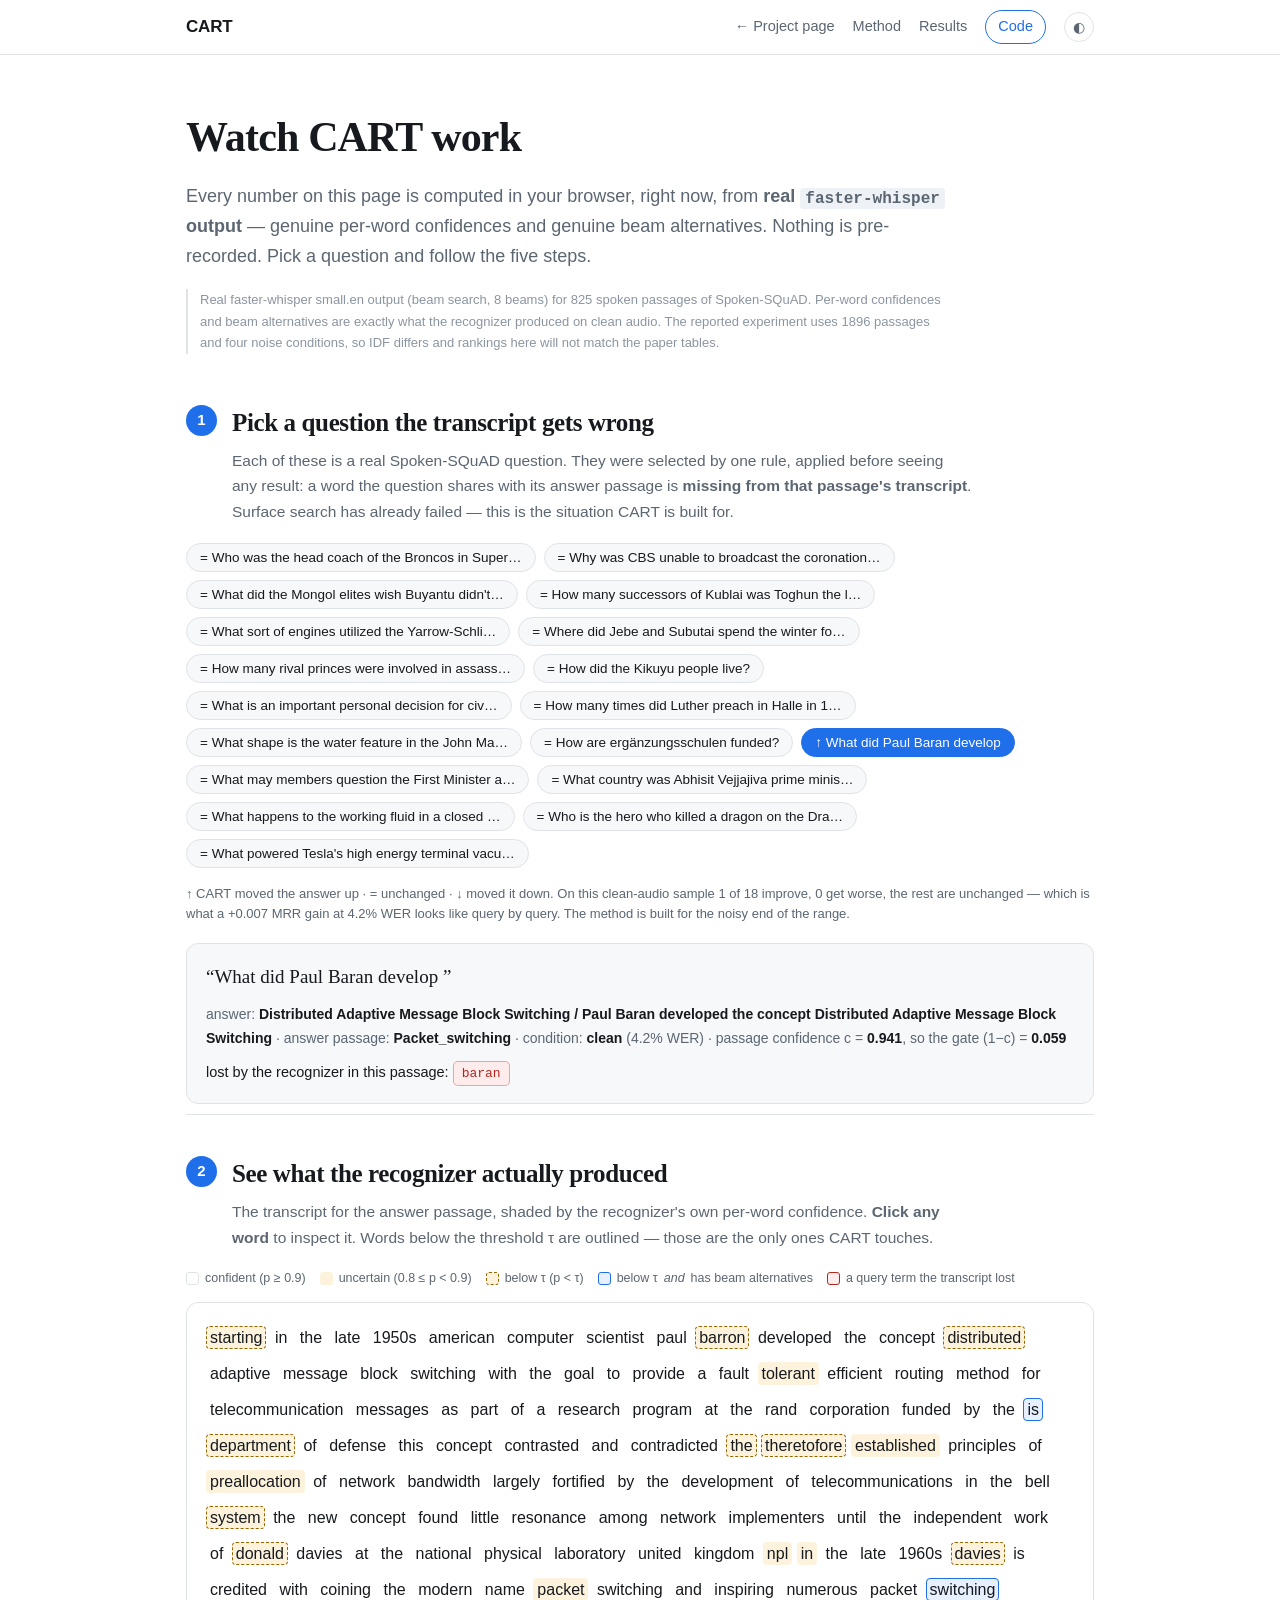
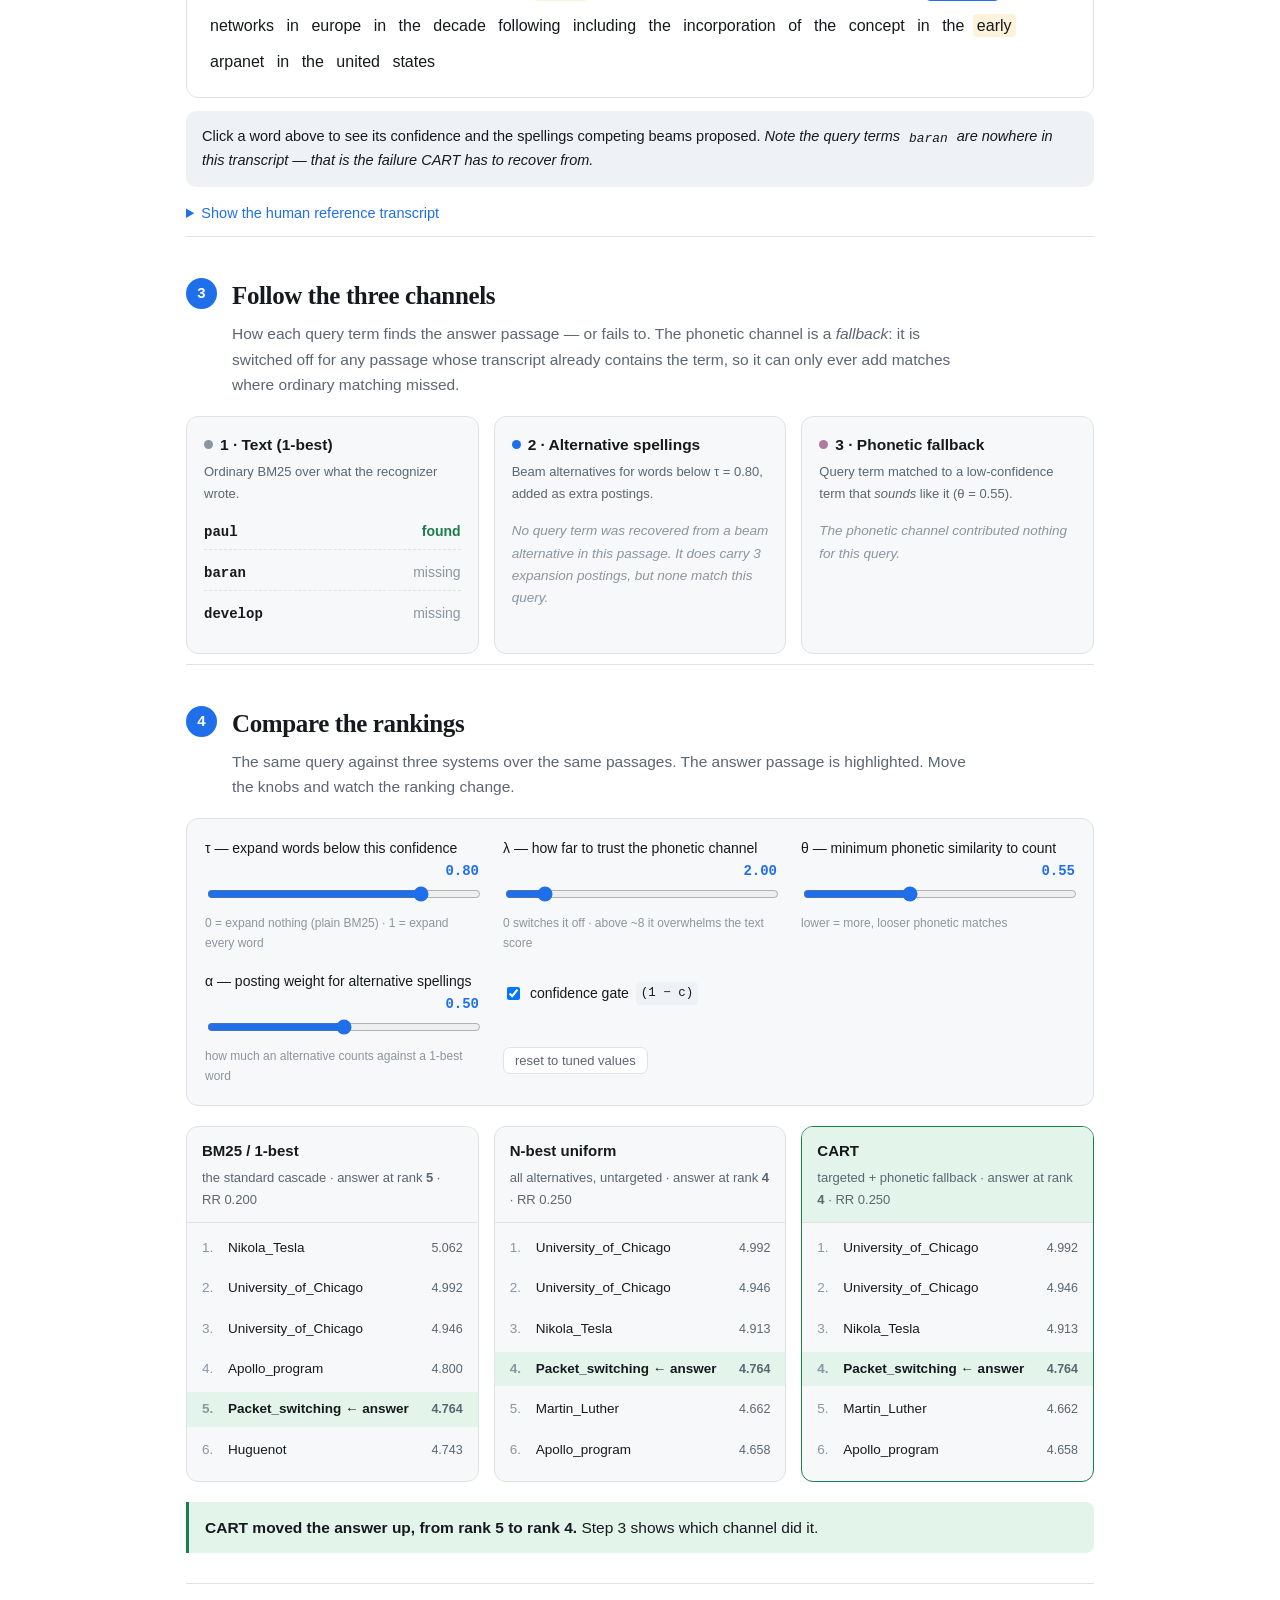
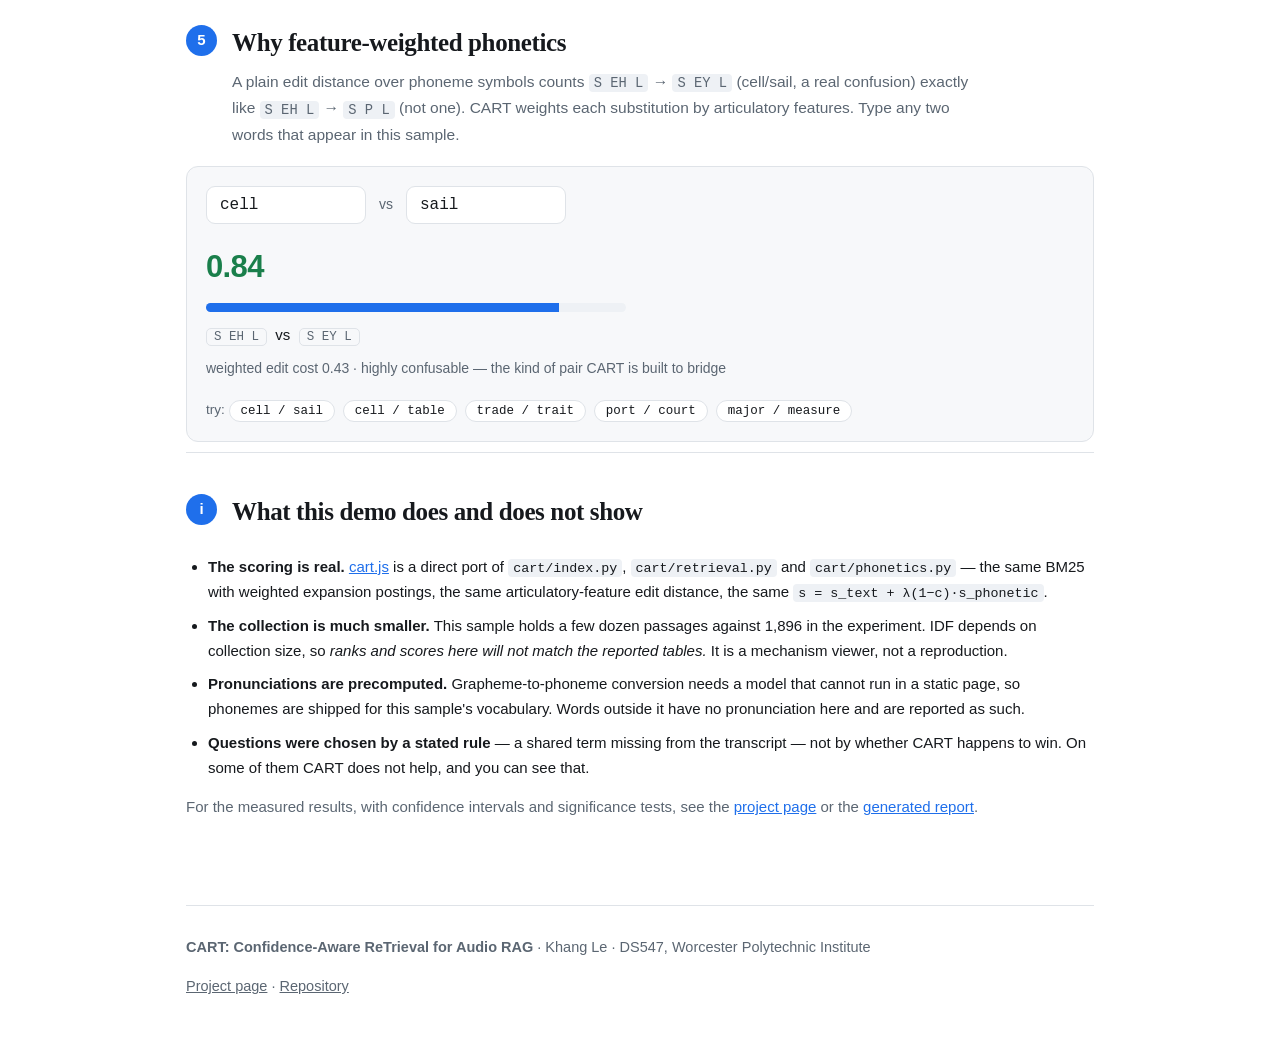
==== docs/demo.html @ 23120956 "Project page and interactive demo for GitHub Pages docs/index.html carries the full argument: motiva" ====
<!doctype html>
<html lang="en">
<head>
<meta charset="utf-8">
<meta name="viewport" content="width=device-width, initial-scale=1">
<title>CART — Interactive Demo</title>
<meta name="description" content="Walk through the CART retrieval pipeline on real speech-recognition output: confidence, beam alternatives, phonetic matching and live re-ranking.">
<link rel="stylesheet" href="style.css">
<link rel="stylesheet" href="demo.css">
<link rel="icon" href="data:image/svg+xml,<svg xmlns='http://www.w3.org/2000/svg' viewBox='0 0 16 16'><text y='13' font-size='13'>🔎</text></svg>">
</head>
<body>

<nav class="nav">
  <div class="nav-in">
    <span class="nav-brand">CART</span>
    <a href="index.html">← Project page</a>
    <a href="index.html#method">Method</a>
    <a href="index.html#results">Results</a>
    <a class="cta" href="https://github.com/Khangxlei/cart-audio-rag">Code</a>
    <button class="theme-btn" id="themeBtn" title="Toggle light / dark" aria-label="Toggle light or dark theme">◐</button>
  </div>
</nav>

<div class="wrap">

  <header class="demo-hero">
    <h1>Watch CART work</h1>
    <p class="lede">Every number on this page is computed in your browser, right now, from <strong>real <code>faster-whisper</code> output</strong> — genuine per-word confidences and genuine beam alternatives. Nothing is pre-recorded. Pick a question and follow the five steps.</p>
    <div id="provenance" class="prov"></div>
  </header>

  <div id="loading" class="loading">Loading recognizer output…</div>
  <div id="loadfail" class="note warn" hidden>
    <p><span class="lbl">Could not load <code>demo_data.json</code>.</span> If you opened this file directly from disk, the browser blocks the fetch. Serve the folder over HTTP instead — <code>python -m http.server</code> in <code>docs/</code> — or view the hosted copy.</p>
  </div>

  <main id="app" hidden>

    <!-- ===================== STEP 1 ===================== -->
    <section class="step">
      <div class="step-head"><span class="num">1</span>
        <div>
          <h2>Pick a question the transcript gets wrong</h2>
          <p class="sub">Each of these is a real Spoken-SQuAD question. They were selected by one rule, applied before seeing any result: a word the question shares with its answer passage is <strong>missing from that passage's transcript</strong>. Surface search has already failed — this is the situation CART is built for.</p>
        </div>
      </div>
      <div id="queryChips" class="chips"></div>
      <div id="queryCard" class="qcard"></div>
    </section>

    <!-- ===================== STEP 2 ===================== -->
    <section class="step">
      <div class="step-head"><span class="num">2</span>
        <div>
          <h2>See what the recognizer actually produced</h2>
          <p class="sub">The transcript for the answer passage, shaded by the recognizer's own per-word confidence. <strong>Click any word</strong> to inspect it. Words below the threshold τ are outlined — those are the only ones CART touches.</p>
        </div>
      </div>
      <div class="legendrow">
        <span class="lg"><i class="sw c-hi"></i>confident (p ≥ 0.9)</span>
        <span class="lg"><i class="sw c-md"></i>uncertain (0.8 ≤ p &lt; 0.9)</span>
        <span class="lg"><i class="sw c-lo"></i>below τ (p &lt; τ)</span>
        <span class="lg"><i class="sw c-alt"></i>below τ <em>and</em> has beam alternatives</span>
        <span class="lg"><i class="sw c-miss"></i>a query term the transcript lost</span>
      </div>
      <div id="transcript" class="transcript"></div>
      <div id="wordInfo" class="wordinfo">Click a word above to see its confidence and the spellings competing beams proposed.</div>
      <details class="goldbox">
        <summary>Show the human reference transcript</summary>
        <p id="goldText" class="goldtext"></p>
      </details>
    </section>

    <!-- ===================== STEP 3 ===================== -->
    <section class="step">
      <div class="step-head"><span class="num">3</span>
        <div>
          <h2>Follow the three channels</h2>
          <p class="sub">How each query term finds the answer passage — or fails to. The phonetic channel is a <em>fallback</em>: it is switched off for any passage whose transcript already contains the term, so it can only ever add matches where ordinary matching missed.</p>
        </div>
      </div>
      <div id="channels" class="channels"></div>
    </section>

    <!-- ===================== STEP 4 ===================== -->
    <section class="step">
      <div class="step-head"><span class="num">4</span>
        <div>
          <h2>Compare the rankings</h2>
          <p class="sub">The same query against three systems over the same passages. The answer passage is highlighted. Move the knobs and watch the ranking change.</p>
        </div>
      </div>

      <div class="knobs">
        <div class="knob">
          <label for="tau">τ &mdash; expand words below this confidence <output id="tauOut">0.80</output></label>
          <input type="range" id="tau" min="0" max="1" step="0.05" value="0.8">
          <span class="hint">0 = expand nothing (plain BM25) &middot; 1 = expand every word</span>
        </div>
        <div class="knob">
          <label for="lam">λ &mdash; how far to trust the phonetic channel <output id="lamOut">2.0</output></label>
          <input type="range" id="lam" min="0" max="16" step="0.25" value="2">
          <span class="hint">0 switches it off &middot; above ~8 it overwhelms the text score</span>
        </div>
        <div class="knob">
          <label for="theta">θ &mdash; minimum phonetic similarity to count <output id="thetaOut">0.55</output></label>
          <input type="range" id="theta" min="0.3" max="0.95" step="0.05" value="0.55">
          <span class="hint">lower = more, looser phonetic matches</span>
        </div>
        <div class="knob">
          <label for="alpha">α &mdash; posting weight for alternative spellings <output id="alphaOut">0.50</output></label>
          <input type="range" id="alpha" min="0" max="1" step="0.05" value="0.5">
          <span class="hint">how much an alternative counts against a 1-best word</span>
        </div>
        <div class="knobrow">
          <label class="chk"><input type="checkbox" id="gate" checked> confidence gate <code>(1 − c)</code></label>
          <button id="reset" class="minibtn">reset to tuned values</button>
        </div>
      </div>

      <div id="ranks" class="ranks"></div>
      <div id="rankNote" class="note" hidden></div>
    </section>

    <!-- ===================== STEP 5 ===================== -->
    <section class="step">
      <div class="step-head"><span class="num">5</span>
        <div>
          <h2>Why feature-weighted phonetics</h2>
          <p class="sub">A plain edit distance over phoneme symbols counts <code>S EH L</code> → <code>S EY L</code> (cell/sail, a real confusion) exactly like <code>S EH L</code> → <code>S P L</code> (not one). CART weights each substitution by articulatory features. Type any two words that appear in this sample.</p>
        </div>
      </div>
      <div class="playground">
        <div class="pgrow">
          <input type="text" id="wordA" value="cell" spellcheck="false" aria-label="first word">
          <span class="vs">vs</span>
          <input type="text" id="wordB" value="sail" spellcheck="false" aria-label="second word">
        </div>
        <div id="pgOut" class="pgout"></div>
        <div class="pgpairs">
          try: <button class="pill" data-a="cell" data-b="sail">cell / sail</button>
          <button class="pill" data-a="cell" data-b="table">cell / table</button>
          <button class="pill" data-a="trade" data-b="trait">trade / trait</button>
          <button class="pill" data-a="port" data-b="court">port / court</button>
          <button class="pill" data-a="major" data-b="measure">major / measure</button>
        </div>
      </div>
    </section>

    <section class="step">
      <div class="step-head"><span class="num">i</span>
        <div>
          <h2>What this demo does and does not show</h2>
        </div>
      </div>
      <ul class="caveats">
        <li><strong>The scoring is real.</strong> <a href="cart.js">cart.js</a> is a direct port of <code>cart/index.py</code>, <code>cart/retrieval.py</code> and <code>cart/phonetics.py</code> — the same BM25 with weighted expansion postings, the same articulatory-feature edit distance, the same <code>s = s_text + λ(1−c)·s_phonetic</code>.</li>
        <li><strong>The collection is much smaller.</strong> This sample holds a few dozen passages against 1,896 in the experiment. IDF depends on collection size, so <em>ranks and scores here will not match the reported tables.</em> It is a mechanism viewer, not a reproduction.</li>
        <li><strong>Pronunciations are precomputed.</strong> Grapheme-to-phoneme conversion needs a model that cannot run in a static page, so phonemes are shipped for this sample's vocabulary. Words outside it have no pronunciation here and are reported as such.</li>
        <li><strong>Questions were chosen by a stated rule</strong> — a shared term missing from the transcript — not by whether CART happens to win. On some of them CART does not help, and you can see that.</li>
      </ul>
      <p class="closing">For the measured results, with confidence intervals and significance tests, see the <a href="index.html#results">project page</a> or the <a href="https://github.com/Khangxlei/cart-audio-rag/blob/main/results/REPORT.md">generated report</a>.</p>
    </section>

  </main>

  <footer>
    <p><strong>CART: Confidence-Aware ReTrieval for Audio RAG</strong> &middot; Khang Le &middot; DS547, Worcester Polytechnic Institute</p>
    <p><a href="index.html">Project page</a> &middot; <a href="https://github.com/Khangxlei/cart-audio-rag">Repository</a></p>
  </footer>

</div>

<script src="cart.js"></script>
<script src="demo.js"></script>
<script>
(function () {
  var btn = document.getElementById('themeBtn'), root = document.documentElement;
  try { var s = localStorage.getItem('cart-theme'); if (s) root.setAttribute('data-theme', s); } catch (e) {}
  btn.addEventListener('click', function () {
    var cur = root.getAttribute('data-theme') ||
      (window.matchMedia('(prefers-color-scheme: dark)').matches ? 'dark' : 'light');
    var next = cur === 'dark' ? 'light' : 'dark';
    root.setAttribute('data-theme', next);
    try { localStorage.setItem('cart-theme', next); } catch (e) {}
  });
})();
</script>

</body>
</html>
---- docs/style.css ----
/* CART project page — dependency-free, themeable, print-friendly. */

:root {
  --bg: #ffffff;
  --bg-soft: #f7f8fa;
  --bg-inset: #eef1f5;
  --fg: #16191d;
  --fg-muted: #5b6672;
  --fg-faint: #8b95a1;
  --rule: #dfe3e8;
  --accent: #1f6feb;
  --accent-soft: #e7f0ff;
  --good: #1a7f4b;
  --good-soft: #e3f5ea;
  --warn: #9a6400;
  --warn-soft: #fdf3dd;
  --bad: #b3261e;
  --bad-soft: #fdeceb;
  --mono: ui-monospace, SFMono-Regular, "SF Mono", Menlo, Consolas, monospace;
  --sans: -apple-system, BlinkMacSystemFont, "Segoe UI", Inter, Roboto, Helvetica, Arial, sans-serif;
  --serif: Charter, "Iowan Old Style", "Palatino Linotype", Palatino, Georgia, serif;
  --maxw: 940px;
}

@media (prefers-color-scheme: dark) {
  :root:not([data-theme="light"]) {
    --bg: #0f1215;
    --bg-soft: #171b20;
    --bg-inset: #1e242b;
    --fg: #e8eaed;
    --fg-muted: #a3adb9;
    --fg-faint: #76818d;
    --rule: #2a3138;
    --accent: #6ba3ff;
    --accent-soft: #15243d;
    --good: #5bd48b;
    --good-soft: #10281b;
    --warn: #e0b35c;
    --warn-soft: #2a2213;
    --bad: #ff8178;
    --bad-soft: #2d1614;
  }
}

:root[data-theme="dark"] {
  --bg: #0f1215;
  --bg-soft: #171b20;
  --bg-inset: #1e242b;
  --fg: #e8eaed;
  --fg-muted: #a3adb9;
  --fg-faint: #76818d;
  --rule: #2a3138;
  --accent: #6ba3ff;
  --accent-soft: #15243d;
  --good: #5bd48b;
  --good-soft: #10281b;
  --warn: #e0b35c;
  --warn-soft: #2a2213;
  --bad: #ff8178;
  --bad-soft: #2d1614;
}

* { box-sizing: border-box; }

html { -webkit-text-size-adjust: 100%; }

body {
  margin: 0;
  background: var(--bg);
  color: var(--fg);
  font-family: var(--sans);
  font-size: 17px;
  line-height: 1.65;
  -webkit-font-smoothing: antialiased;
}

.wrap { max-width: var(--maxw); margin: 0 auto; padding: 0 16px; }

/* ---------- nav ---------- */
.nav {
  position: sticky; top: 0; z-index: 50;
  background: color-mix(in srgb, var(--bg) 88%, transparent);
  backdrop-filter: saturate(160%) blur(10px);
  border-bottom: 1px solid var(--rule);
}
.nav-in {
  max-width: var(--maxw); margin: 0 auto; padding: 10px 16px;
  display: flex; align-items: center; gap: 18px; flex-wrap: wrap;
}
.nav-brand { font-weight: 650; letter-spacing: -0.01em; margin-right: auto; }
.nav a { color: var(--fg-muted); text-decoration: none; font-size: 14.5px; }
.nav a:hover { color: var(--accent); }
.nav a.cta {
  color: var(--accent); border: 1px solid var(--accent);
  padding: 4px 12px; border-radius: 999px;
}
.nav a.cta:hover { background: var(--accent-soft); }

/* ---------- hero ---------- */
header.hero { padding: 64px 0 34px; text-align: center; border-bottom: 1px solid var(--rule); }
header.hero h1 {
  font-family: var(--serif);
  font-size: clamp(30px, 5.4vw, 50px);
  line-height: 1.1; margin: 0 0 6px; letter-spacing: -0.02em;
}
header.hero .sub {
  font-family: var(--serif); font-size: clamp(17px, 2.6vw, 22px);
  color: var(--fg-muted); margin: 0 auto 26px; max-width: 760px;
}
.byline { font-size: 16px; margin-bottom: 4px; }
.affil { color: var(--fg-muted); font-size: 14.5px; margin-bottom: 26px; }
.badges { display: flex; gap: 10px; justify-content: center; flex-wrap: wrap; }
.badge {
  display: inline-flex; align-items: center; gap: 7px;
  padding: 9px 17px; border-radius: 999px; text-decoration: none;
  font-size: 15px; font-weight: 550;
  border: 1px solid var(--rule); color: var(--fg); background: var(--bg-soft);
}
.badge:hover { border-color: var(--accent); color: var(--accent); }
.badge.primary { background: var(--accent); border-color: var(--accent); color: #fff; }
.badge.primary:hover { filter: brightness(1.08); color: #fff; }

/* ---------- headline stats ---------- */
.stats {
  display: grid; grid-template-columns: repeat(auto-fit, minmax(150px, 1fr));
  gap: 1px; background: var(--rule); border: 1px solid var(--rule);
  border-radius: 12px; overflow: hidden; margin: 34px 0;
}
.stat { background: var(--bg-soft); padding: 16px 18px; }
.stat .v { font-size: 25px; font-weight: 680; letter-spacing: -0.02em; font-variant-numeric: tabular-nums; }
.stat .k { font-size: 12.5px; color: var(--fg-muted); text-transform: uppercase; letter-spacing: 0.05em; margin-top: 3px; }
.stat.good .v { color: var(--good); }

/* ---------- sections ---------- */
section { padding: 46px 0 8px; }
section > h2 {
  font-family: var(--serif); font-size: 30px; letter-spacing: -0.015em;
  margin: 0 0 6px; scroll-margin-top: 70px;
}
.eyebrow {
  font-size: 12.5px; text-transform: uppercase; letter-spacing: 0.09em;
  color: var(--accent); font-weight: 650; margin-bottom: 7px;
}
h3 { font-size: 20px; margin: 30px 0 8px; letter-spacing: -0.01em; }
h4 { font-size: 16.5px; margin: 22px 0 6px; }
p { margin: 0 0 15px; }
a { color: var(--accent); }
ul, ol { margin: 0 0 15px; padding-left: 22px; }
li { margin-bottom: 6px; }
code {
  font-family: var(--mono); font-size: 0.89em;
  background: var(--bg-inset); padding: 1.5px 5px; border-radius: 4px;
}
pre {
  background: var(--bg-inset); border: 1px solid var(--rule); border-radius: 10px;
  padding: 14px 16px; overflow-x: auto; font-size: 14px; line-height: 1.55;
}
pre code { background: none; padding: 0; }

/* ---------- callouts ---------- */
.note {
  border-left: 3px solid var(--accent); background: var(--accent-soft);
  padding: 13px 16px; border-radius: 0 8px 8px 0; margin: 20px 0; font-size: 15.5px;
}
.note.warn { border-left-color: var(--warn); background: var(--warn-soft); }
.note.good { border-left-color: var(--good); background: var(--good-soft); }
.note p:last-child { margin-bottom: 0; }
.note .lbl { font-weight: 650; }

/* ---------- figures & tables ---------- */
figure { margin: 26px 0; }
figure img, figure svg { max-width: 100%; height: auto; display: block; margin: 0 auto; }
figure img {
  border: 1px solid var(--rule); border-radius: 10px; background: #fff;
}
figcaption { font-size: 14px; color: var(--fg-muted); margin-top: 10px; text-align: left; }

.scroller { overflow-x: auto; margin: 20px 0; -webkit-overflow-scrolling: touch; }
table { border-collapse: collapse; width: 100%; font-size: 14.5px; font-variant-numeric: tabular-nums; }
th, td { padding: 8px 11px; text-align: right; border-bottom: 1px solid var(--rule); white-space: nowrap; }
th:first-child, td:first-child { text-align: left; }
thead th {
  font-size: 12.5px; text-transform: uppercase; letter-spacing: 0.04em;
  color: var(--fg-muted); font-weight: 650; border-bottom: 1.5px solid var(--rule);
}
tbody tr.ours { background: var(--good-soft); }
tbody tr.ours td { font-weight: 620; }
tbody tr.bound td { color: var(--fg-muted); font-style: italic; }
td.best { color: var(--good); font-weight: 680; }
.sig { color: var(--fg-faint); font-weight: 400; }

/* ---------- misc ---------- */
.two-col { display: grid; grid-template-columns: 1fr 1fr; gap: 24px; }
@media (max-width: 720px) { .two-col { grid-template-columns: 1fr; } }

.kv { display: grid; grid-template-columns: max-content 1fr; gap: 4px 18px; font-size: 15px; }
.kv dt { color: var(--fg-muted); }
.kv dd { margin: 0; }

footer {
  margin-top: 60px; padding: 30px 0 50px;
  border-top: 1px solid var(--rule); color: var(--fg-muted); font-size: 14.5px;
}
footer a { color: var(--fg-muted); }

.theme-btn {
  background: none; border: 1px solid var(--rule); color: var(--fg-muted);
  border-radius: 999px; width: 30px; height: 30px; cursor: pointer; font-size: 14px;
  line-height: 1; display: inline-flex; align-items: center; justify-content: center;
}
.theme-btn:hover { border-color: var(--accent); color: var(--accent); }

/* chart helpers */
.chart text { font-family: var(--sans); fill: var(--fg-muted); }
.chart .axis { stroke: var(--rule); }
.chart .glabel { fill: var(--fg); font-weight: 600; }
---- docs/demo.css ----
/* demo.css — styles specific to the interactive demo. */

.demo-hero { padding: 48px 0 10px; }
.demo-hero h1 {
  font-family: var(--serif); font-size: clamp(28px, 5vw, 42px);
  margin: 0 0 10px; letter-spacing: -0.02em;
}
.lede { font-size: 18px; color: var(--fg-muted); max-width: 760px; }
.prov {
  font-size: 13px; color: var(--fg-faint); border-left: 2px solid var(--rule);
  padding-left: 12px; margin-top: 18px; max-width: 760px;
}

.loading { padding: 50px 0; color: var(--fg-muted); font-size: 16px; }

/* ---------------- steps ---------------- */
.step { padding: 38px 0 10px; border-top: 1px solid var(--rule); }
.step:first-of-type { border-top: none; }
.step-head { display: flex; gap: 15px; align-items: flex-start; margin-bottom: 18px; }
.step-head h2 { font-family: var(--serif); font-size: 25px; margin: 0 0 5px; letter-spacing: -0.015em; }
.step-head .sub { font-size: 15.5px; color: var(--fg-muted); margin: 0; max-width: 740px; }
.num {
  flex: 0 0 auto; width: 31px; height: 31px; border-radius: 50%;
  background: var(--accent); color: #fff; font-weight: 700; font-size: 15px;
  display: flex; align-items: center; justify-content: center; margin-top: 3px;
}

/* ---------------- query chips ---------------- */
.chips { display: flex; flex-wrap: wrap; gap: 8px; margin-bottom: 18px; }
.chip {
  border: 1px solid var(--rule); background: var(--bg-soft); color: var(--fg);
  border-radius: 999px; padding: 6px 13px; font-size: 13.5px; cursor: pointer;
  font-family: inherit; max-width: 100%; overflow: hidden; text-overflow: ellipsis;
  white-space: nowrap;
}
.chip:hover { border-color: var(--accent); color: var(--accent); }
.chip[aria-pressed="true"] { background: var(--accent); border-color: var(--accent); color: #fff; }

.qcard {
  border: 1px solid var(--rule); border-radius: 12px; padding: 17px 19px;
  background: var(--bg-soft);
}
.qcard .q { font-size: 19px; font-family: var(--serif); margin-bottom: 11px; }
.qcard .meta { font-size: 14px; color: var(--fg-muted); }
.qcard .meta b { color: var(--fg); }
.tagline { margin-top: 11px; font-size: 14.5px; }
.missing {
  display: inline-block; background: var(--bad-soft); color: var(--bad);
  border: 1px solid color-mix(in srgb, var(--bad) 35%, transparent);
  padding: 1px 8px; border-radius: 5px; font-family: var(--mono);
  font-size: 13px; margin-right: 5px;
}

/* ---------------- transcript ---------------- */
.legendrow { display: flex; flex-wrap: wrap; gap: 14px; margin-bottom: 13px; font-size: 12.5px; color: var(--fg-muted); }
.lg { display: inline-flex; align-items: center; gap: 6px; }
.sw { width: 13px; height: 13px; border-radius: 3px; display: inline-block; }
.c-hi { background: transparent; border: 1px solid var(--rule); }
.c-md { background: var(--warn-soft); }
.c-lo { background: var(--warn-soft); border: 1.5px dashed var(--warn); }
.c-alt { background: var(--accent-soft); border: 1.5px solid var(--accent); }
.c-miss { background: var(--bad-soft); border: 1.5px solid var(--bad); }

.transcript {
  border: 1px solid var(--rule); border-radius: 12px; padding: 17px 19px;
  line-height: 2.25; font-size: 16px; background: var(--bg);
}
.tw {
  padding: 2px 3px; border-radius: 4px; cursor: pointer; border: 1px solid transparent;
}
.tw:hover { background: var(--bg-inset); }
.tw.md { background: var(--warn-soft); }
.tw.lo { background: var(--warn-soft); border: 1.5px dashed var(--warn); }
.tw.alt { background: var(--accent-soft); border: 1.5px solid var(--accent); }
.tw.miss { background: var(--bad-soft); border: 1.5px solid var(--bad); font-weight: 650; }
.tw.sel { outline: 2px solid var(--accent); outline-offset: 1px; }

.wordinfo {
  margin-top: 13px; padding: 14px 16px; border-radius: 10px;
  background: var(--bg-inset); font-size: 14.5px; min-height: 52px;
}
.wordinfo .wtag { font-family: var(--mono); font-weight: 650; }
.wordinfo .alts { margin-top: 7px; }
.altpill {
  display: inline-block; background: var(--accent-soft); color: var(--accent);
  border: 1px solid var(--accent); border-radius: 5px; padding: 1px 8px;
  font-family: var(--mono); font-size: 13px; margin: 2px 4px 2px 0;
}
.phonepill {
  font-family: var(--mono); font-size: 12.5px; color: var(--fg-muted);
  background: var(--bg-soft); border: 1px solid var(--rule);
  border-radius: 5px; padding: 1px 7px;
}

.goldbox { margin-top: 15px; font-size: 14.5px; }
.goldbox summary { cursor: pointer; color: var(--accent); }
.goldtext {
  margin-top: 10px; padding: 14px 16px; border-radius: 10px;
  background: var(--bg-soft); border: 1px solid var(--rule);
  font-size: 15px; line-height: 1.75;
}

/* ---------------- channels ---------------- */
.channels { display: grid; grid-template-columns: repeat(auto-fit, minmax(260px, 1fr)); gap: 15px; }
.ch {
  border: 1px solid var(--rule); border-radius: 12px; padding: 15px 17px;
  background: var(--bg-soft);
}
.ch h4 { margin: 0 0 4px; font-size: 15.5px; display: flex; align-items: center; gap: 7px; }
.ch .dot { width: 9px; height: 9px; border-radius: 50%; display: inline-block; }
.ch .d1 { background: var(--fg-faint); }
.ch .d2 { background: var(--accent); }
.ch .d3 { background: #b07aa1; }
.ch .cdesc { font-size: 13px; color: var(--fg-muted); margin: 0 0 11px; }
.ch ul { margin: 0; padding-left: 0; list-style: none; font-size: 14px; }
.ch li { padding: 5px 0; border-bottom: 1px dashed var(--rule); }
.ch li:last-child { border-bottom: none; }
.ch .none { color: var(--fg-faint); font-style: italic; font-size: 13.5px; }
.term { font-family: var(--mono); font-weight: 600; }
.num-r { float: right; font-variant-numeric: tabular-nums; color: var(--fg-muted); }
.hit { color: var(--good); font-weight: 650; }
.nohit { color: var(--fg-faint); }

/* ---------------- knobs ---------------- */
.knobs {
  display: grid; grid-template-columns: repeat(auto-fit, minmax(270px, 1fr));
  gap: 16px 24px; padding: 18px; border: 1px solid var(--rule);
  border-radius: 12px; background: var(--bg-soft); margin-bottom: 20px;
}
.knob label { display: block; font-size: 14px; margin-bottom: 7px; }
.knob output { font-family: var(--mono); font-weight: 650; color: var(--accent); float: right; }
.knob input[type="range"] { width: 100%; accent-color: var(--accent); }
.knob .hint { font-size: 12px; color: var(--fg-faint); display: block; margin-top: 3px; }
.knobrow { display: flex; align-items: center; gap: 18px; flex-wrap: wrap; }
.chk { font-size: 14px; display: inline-flex; align-items: center; gap: 7px; }
.minibtn {
  font-family: inherit; font-size: 13px; cursor: pointer; color: var(--fg-muted);
  background: var(--bg); border: 1px solid var(--rule); border-radius: 7px; padding: 5px 11px;
}
.minibtn:hover { border-color: var(--accent); color: var(--accent); }

/* ---------------- rankings ---------------- */
.ranks { display: grid; grid-template-columns: repeat(auto-fit, minmax(265px, 1fr)); gap: 15px; }
.rank {
  border: 1px solid var(--rule); border-radius: 12px; overflow: hidden;
  background: var(--bg-soft); display: flex; flex-direction: column;
}
.rank.ours { border-color: var(--good); }
.rank .rhead { padding: 12px 15px; border-bottom: 1px solid var(--rule); }
.rank .rhead h4 { margin: 0; font-size: 15px; }
.rank .rhead .gold {
  font-size: 13px; margin-top: 4px; color: var(--fg-muted);
}
.rank .rhead .gold b { font-variant-numeric: tabular-nums; }
.rank.ours .rhead { background: var(--good-soft); }
.rank ol { margin: 0; padding: 8px 0; list-style: none; flex: 1; }
.rank li {
  display: flex; gap: 9px; padding: 6px 15px; font-size: 13.5px; align-items: baseline;
}
.rank li.isgold { background: var(--good-soft); font-weight: 620; }
.rank li .pos { color: var(--fg-faint); font-variant-numeric: tabular-nums; min-width: 17px; }
.rank li .ttl { flex: 1; overflow: hidden; text-overflow: ellipsis; white-space: nowrap; }
.rank li .sc { font-variant-numeric: tabular-nums; color: var(--fg-muted); font-size: 12.5px; }
.bar { height: 3px; background: var(--accent); border-radius: 2px; margin-top: 3px; }

/* ---------------- playground ---------------- */
.playground {
  border: 1px solid var(--rule); border-radius: 12px; padding: 19px;
  background: var(--bg-soft);
}
.pgrow { display: flex; align-items: center; gap: 13px; flex-wrap: wrap; }
.pgrow input {
  font-family: var(--mono); font-size: 16px; padding: 9px 13px;
  border: 1px solid var(--rule); border-radius: 9px;
  background: var(--bg); color: var(--fg); width: 160px;
}
.pgrow input:focus { outline: 2px solid var(--accent); outline-offset: 0; border-color: var(--accent); }
.vs { color: var(--fg-muted); font-size: 14px; }
.pgout { margin-top: 17px; font-size: 15px; }
.pgout .big {
  font-size: 31px; font-weight: 700; font-variant-numeric: tabular-nums;
  letter-spacing: -0.02em;
}
.pgout .verdict { font-size: 14px; color: var(--fg-muted); }
.simbar {
  height: 9px; background: var(--bg-inset); border-radius: 5px;
  overflow: hidden; margin: 11px 0; max-width: 420px;
}
.simbar i { display: block; height: 100%; background: var(--accent); }
.pgpairs { margin-top: 17px; font-size: 13.5px; color: var(--fg-muted); }
.pill {
  font-family: var(--mono); font-size: 12.5px; cursor: pointer;
  background: var(--bg); color: var(--fg); border: 1px solid var(--rule);
  border-radius: 999px; padding: 3px 11px; margin: 3px 4px 0 0;
}
.pill:hover { border-color: var(--accent); color: var(--accent); }

/* ---------------- caveats ---------------- */
.caveats { font-size: 15px; }
.caveats li { margin-bottom: 9px; }
.closing { font-size: 15px; color: var(--fg-muted); }

@media (max-width: 560px) {
  .transcript { line-height: 2.1; font-size: 15px; }
  .step-head { gap: 11px; }
}

.chiplegend {
  flex-basis: 100%; font-size: 13px; color: var(--fg-muted);
  margin: 8px 0 0; line-height: 1.6;
}
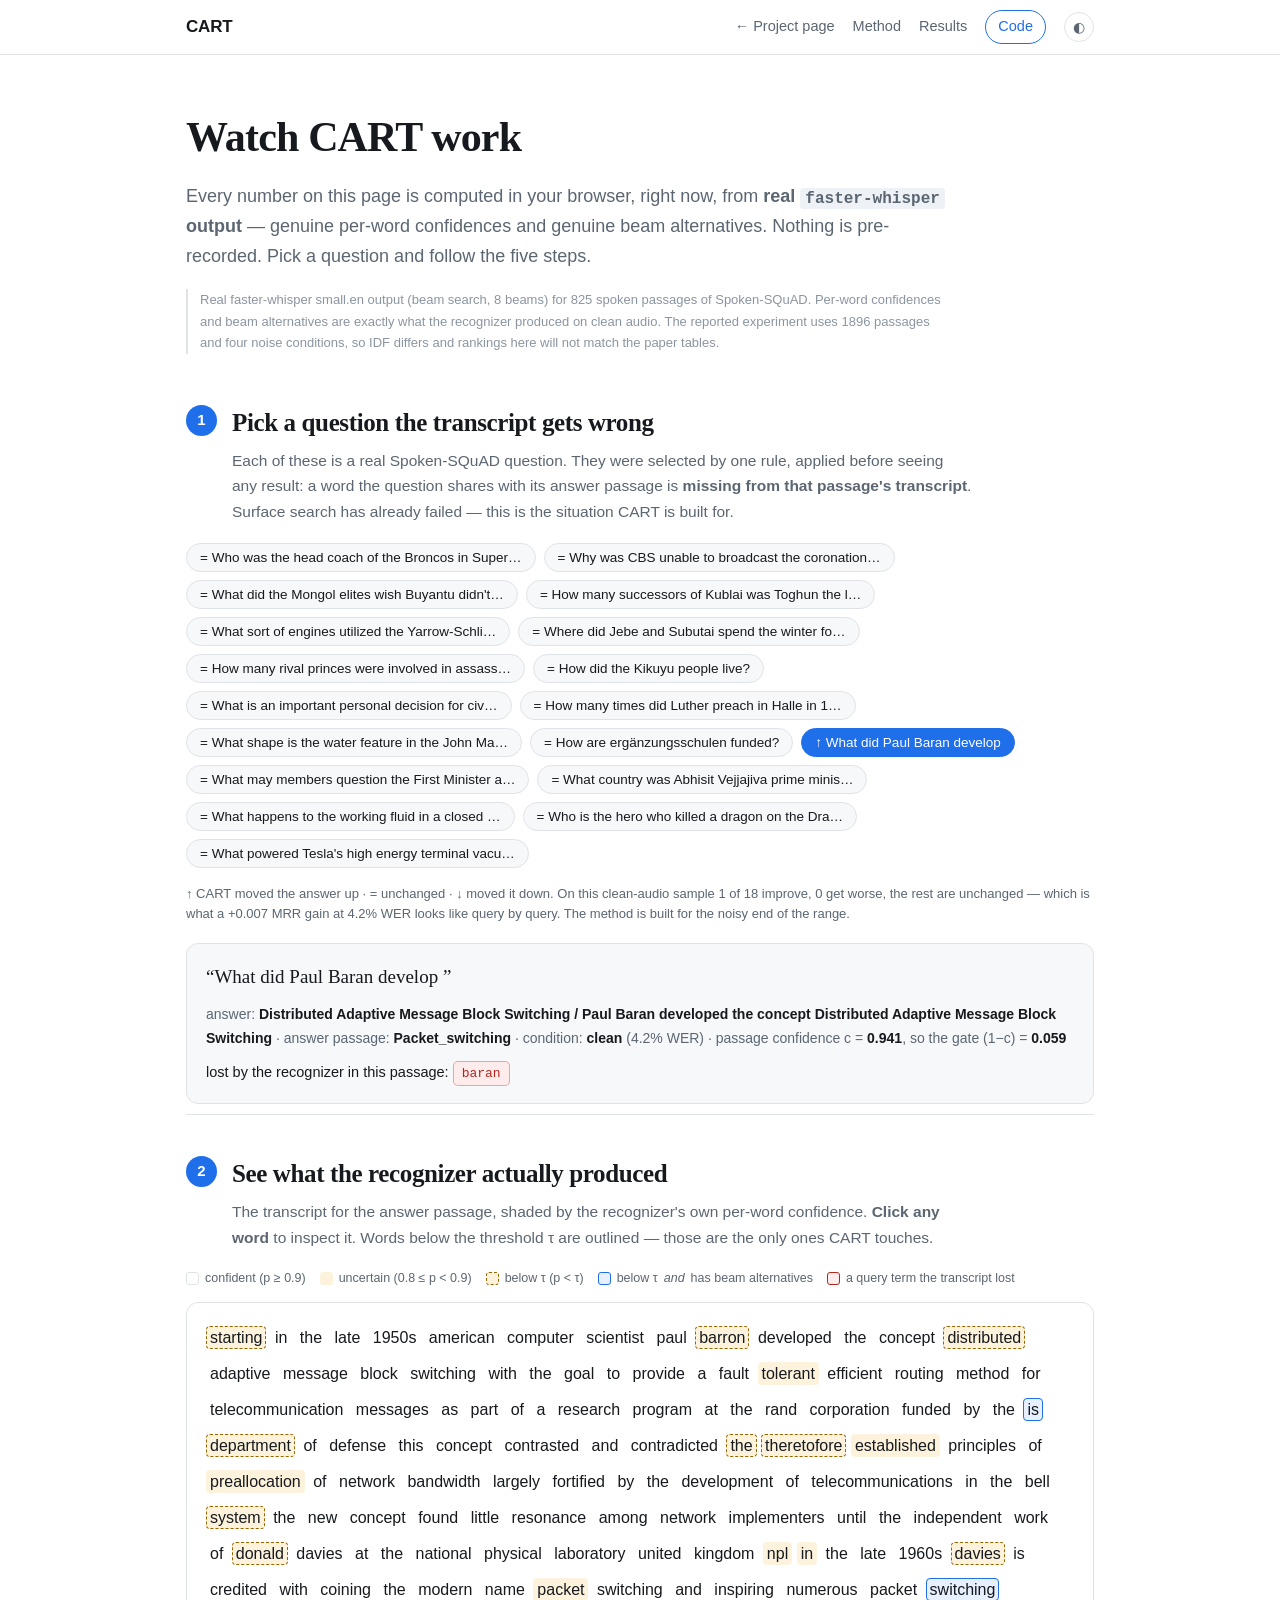
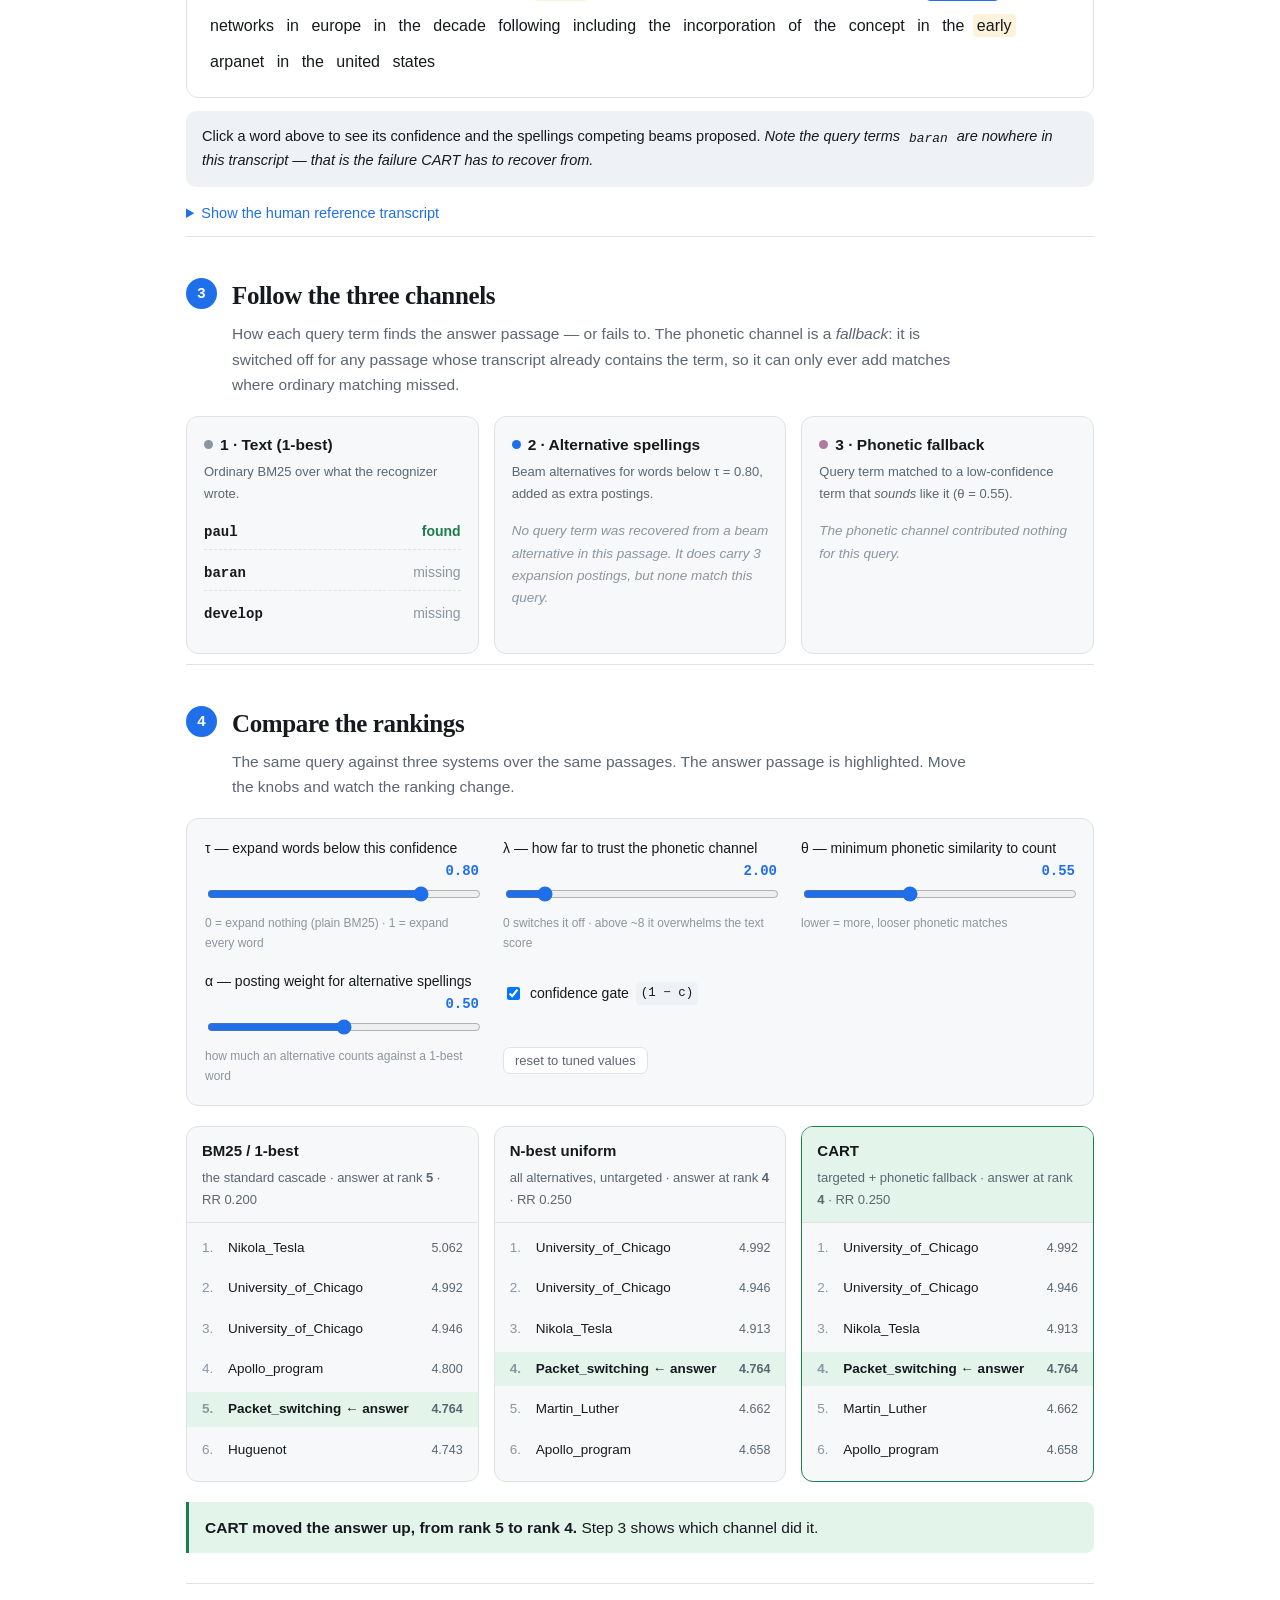
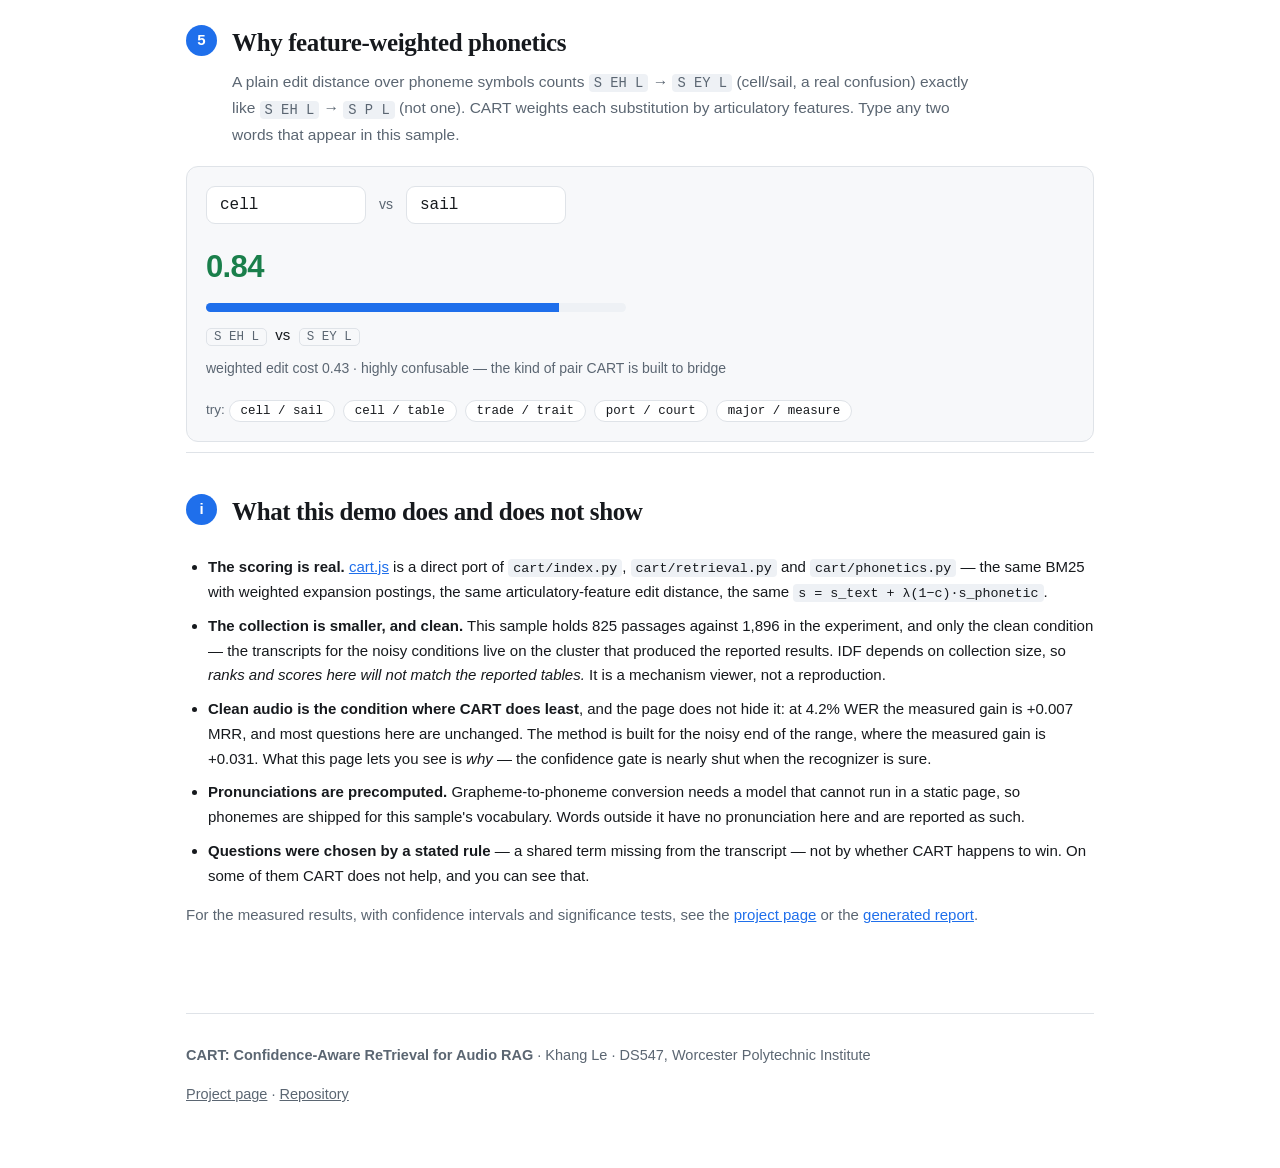
==== commit 6e243875: "Demo GIF, decision record, and a data exporter for the noisy conditions docs/assets/demo.gif walks t" ====
--- a/docs/demo.html
+++ b/docs/demo.html
@@ -156,7 +156,8 @@
       </div>
       <ul class="caveats">
         <li><strong>The scoring is real.</strong> <a href="cart.js">cart.js</a> is a direct port of <code>cart/index.py</code>, <code>cart/retrieval.py</code> and <code>cart/phonetics.py</code> — the same BM25 with weighted expansion postings, the same articulatory-feature edit distance, the same <code>s = s_text + λ(1−c)·s_phonetic</code>.</li>
-        <li><strong>The collection is much smaller.</strong> This sample holds a few dozen passages against 1,896 in the experiment. IDF depends on collection size, so <em>ranks and scores here will not match the reported tables.</em> It is a mechanism viewer, not a reproduction.</li>
+        <li><strong>The collection is smaller, and clean.</strong> This sample holds 825 passages against 1,896 in the experiment, and only the clean condition — the transcripts for the noisy conditions live on the cluster that produced the reported results. IDF depends on collection size, so <em>ranks and scores here will not match the reported tables.</em> It is a mechanism viewer, not a reproduction.</li>
+        <li><strong>Clean audio is the condition where CART does least</strong>, and the page does not hide it: at 4.2% WER the measured gain is +0.007 MRR, and most questions here are unchanged. The method is built for the noisy end of the range, where the measured gain is +0.031. What this page lets you see is <em>why</em> — the confidence gate is nearly shut when the recognizer is sure.</li>
         <li><strong>Pronunciations are precomputed.</strong> Grapheme-to-phoneme conversion needs a model that cannot run in a static page, so phonemes are shipped for this sample's vocabulary. Words outside it have no pronunciation here and are reported as such.</li>
         <li><strong>Questions were chosen by a stated rule</strong> — a shared term missing from the transcript — not by whether CART happens to win. On some of them CART does not help, and you can see that.</li>
       </ul>
--- a/docs/style.css
+++ b/docs/style.css
@@ -214,3 +214,13 @@
 .chart text { font-family: var(--sans); fill: var(--fg-muted); }
 .chart .axis { stroke: var(--rule); }
 .chart .glabel { fill: var(--fg); font-weight: 600; }
+
+/* diagram boxes: fills must follow the theme, or light-filled boxes keep
+   light-coloured labels in dark mode and the text disappears */
+.chart .bx { stroke-width: 1.5; }
+.chart .bx-plain { fill: none; stroke: var(--rule); }
+.chart .bx-dash { fill: none; stroke: var(--rule); stroke-dasharray: 4 3; }
+.chart .bx-soft { fill: var(--bg-inset); stroke: var(--rule); }
+.chart .bx-acc { fill: var(--accent-soft); stroke: var(--accent); }
+.chart .bx-good { fill: var(--good-soft); stroke: var(--good); }
+.chart .eyebrow-svg { fill: var(--accent); }
--- a/docs/demo.css
+++ b/docs/demo.css
@@ -209,3 +209,9 @@
   flex-basis: 100%; font-size: 13px; color: var(--fg-muted);
   margin: 8px 0 0; line-height: 1.6;
 }
+
+.condpick {
+  display: flex; align-items: center; gap: 8px; flex-wrap: wrap;
+  margin-bottom: 14px; font-size: 13.5px; color: var(--fg-muted);
+}
+.chip.cond { font-family: var(--mono); font-size: 12.5px; }
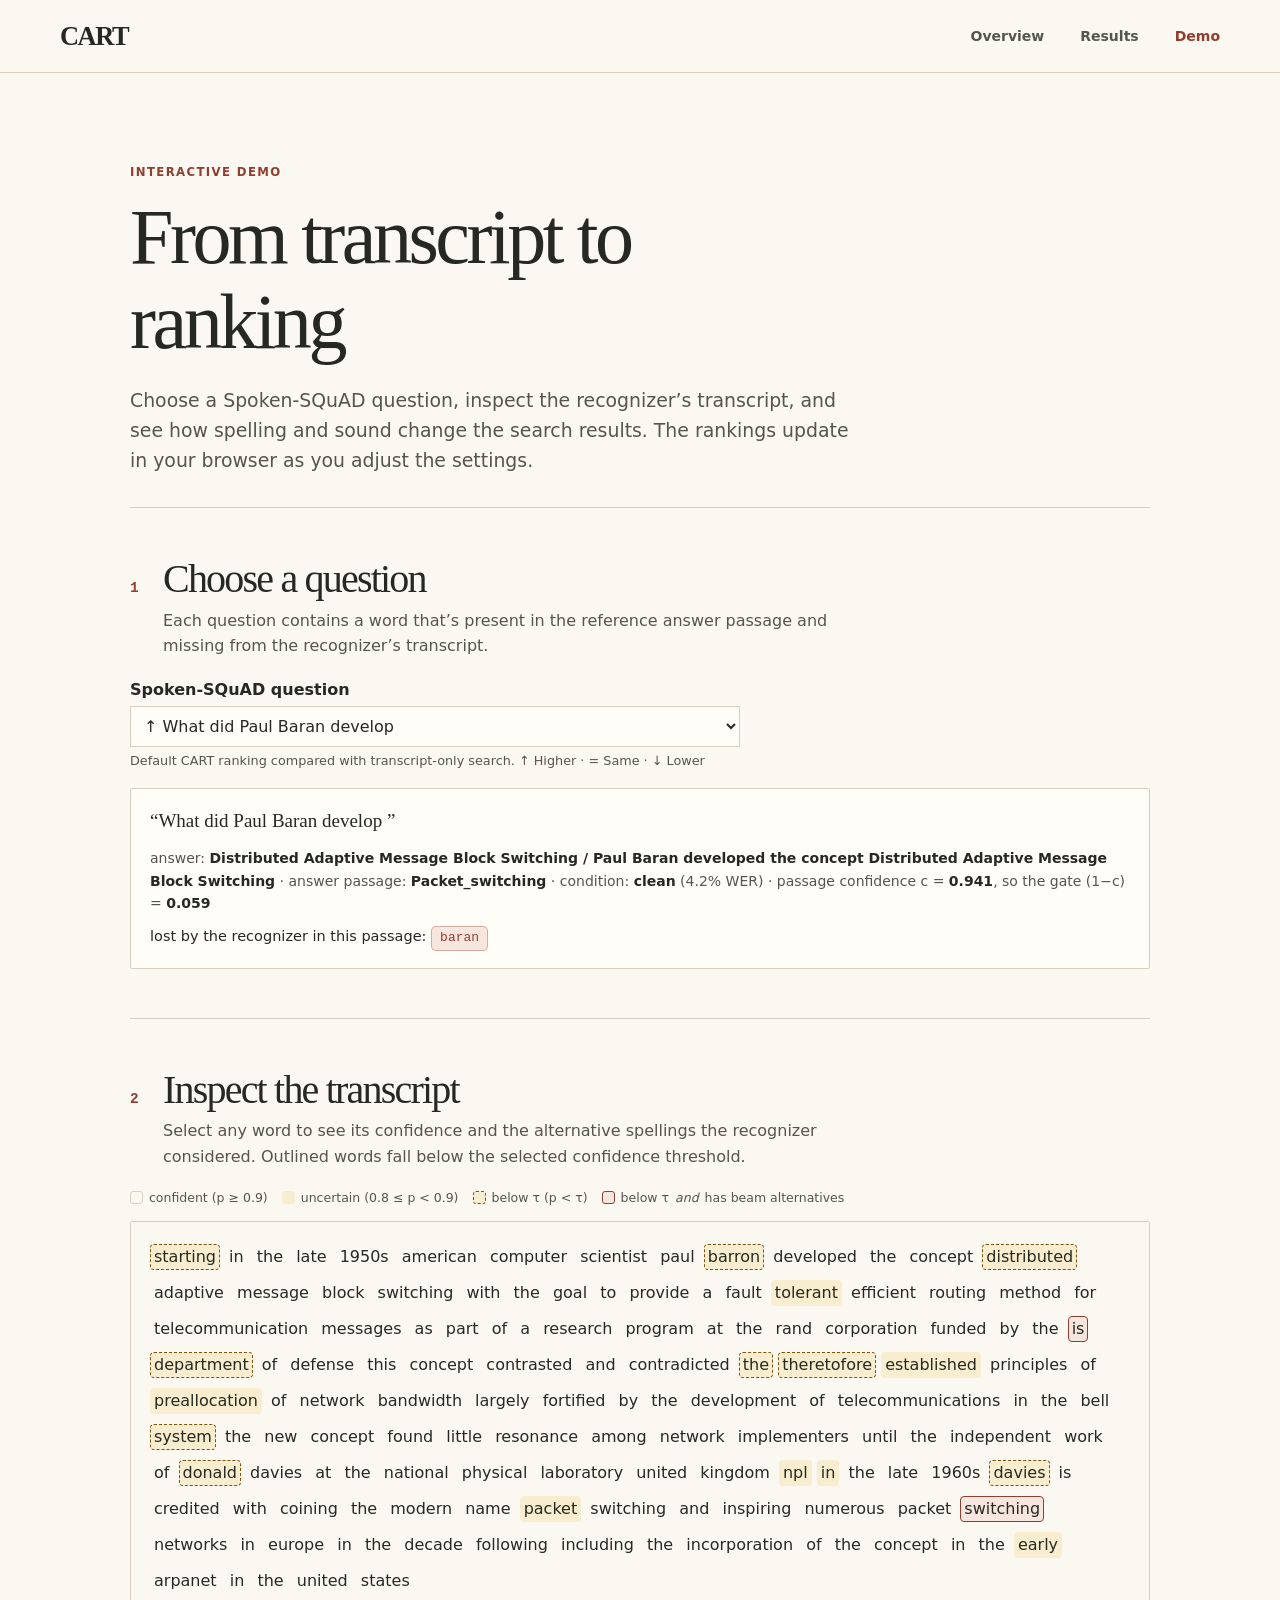
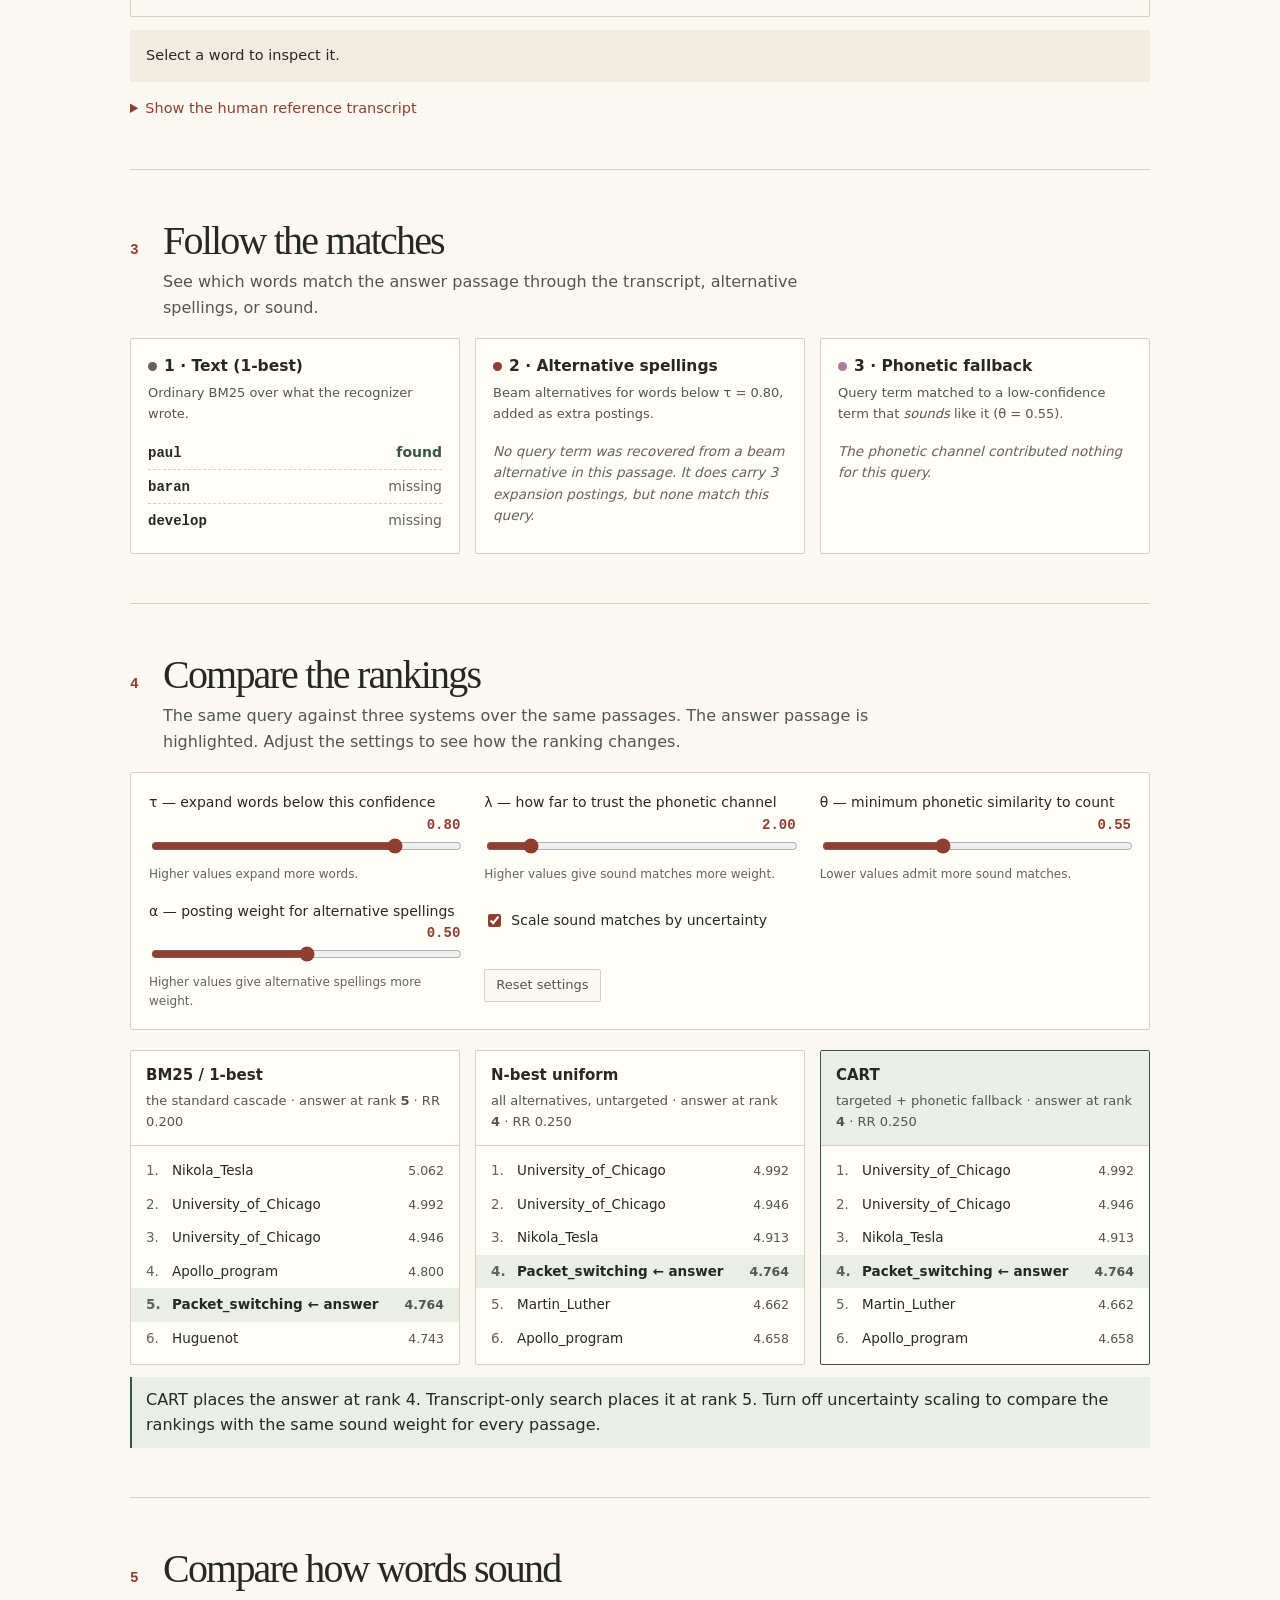
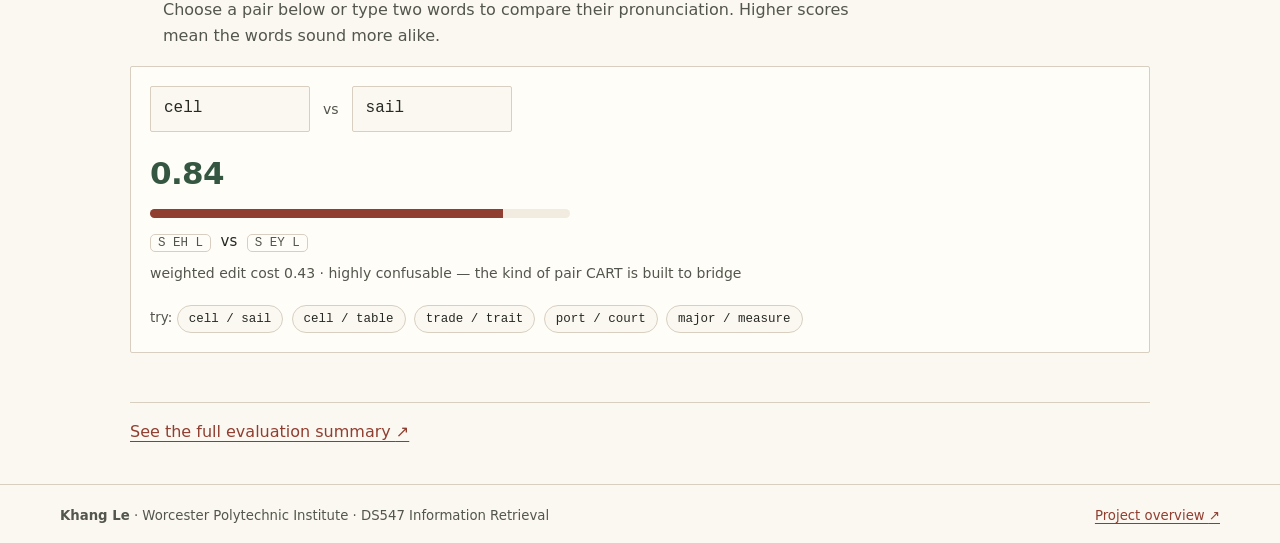
==== commit e5204781: "Redesign CART website and simplify the demo walkthrough" ====
--- a/docs/demo.html
+++ b/docs/demo.html
@@ -1,60 +1,57 @@
 <!doctype html>
 <html lang="en">
 <head>
-<meta charset="utf-8">
-<meta name="viewport" content="width=device-width, initial-scale=1">
-<title>CART — Interactive Demo</title>
-<meta name="description" content="Walk through the CART retrieval pipeline on real speech-recognition output: confidence, beam alternatives, phonetic matching and live re-ranking.">
-<link rel="stylesheet" href="style.css">
-<link rel="stylesheet" href="demo.css">
-<link rel="icon" href="data:image/svg+xml,<svg xmlns='http://www.w3.org/2000/svg' viewBox='0 0 16 16'><text y='13' font-size='13'>🔎</text></svg>">
+  <meta charset="utf-8">
+  <meta name="viewport" content="width=device-width, initial-scale=1">
+  <title>CART — Interactive Demo</title>
+  <meta name="description" content="Inspect speech recognition confidence, follow CART’s matches, and re-rank spoken passages in your browser.">
+  <link rel="stylesheet" href="style.css">
+  <link rel="stylesheet" href="demo.css">
 </head>
 <body>
-
-<nav class="nav">
-  <div class="nav-in">
-    <span class="nav-brand">CART</span>
-    <a href="index.html">← Project page</a>
-    <a href="index.html#method">Method</a>
-    <a href="index.html#results">Results</a>
-    <a class="cta" href="https://github.com/Khangxlei/cart-audio-rag">Code</a>
-    <button class="theme-btn" id="themeBtn" title="Toggle light / dark" aria-label="Toggle light or dark theme">◐</button>
-  </div>
-</nav>
-
-<div class="wrap">
-
-  <header class="demo-hero">
-    <h1>Watch CART work</h1>
-    <p class="lede">Every number on this page is computed in your browser, right now, from <strong>real <code>faster-whisper</code> output</strong> — genuine per-word confidences and genuine beam alternatives. Nothing is pre-recorded. Pick a question and follow the five steps.</p>
-    <div id="provenance" class="prov"></div>
+  <header class="site-header">
+    <nav class="wrap site-nav" aria-label="Main navigation">
+      <a class="brand" href="./">CART</a>
+      <div class="nav-links">
+        <a href="./">Overview</a>
+        <a href="./#results">Results</a>
+        <a class="nav-demo" href="demo.html" aria-current="page">Demo</a>
+      </div>
+    </nav>
   </header>
 
-  <div id="loading" class="loading">Loading recognizer output…</div>
-  <div id="loadfail" class="note warn" hidden>
-    <p><span class="lbl">Could not load <code>demo_data.json</code>.</span> If you opened this file directly from disk, the browser blocks the fetch. Serve the folder over HTTP instead — <code>python -m http.server</code> in <code>docs/</code> — or view the hosted copy.</p>
-  </div>
+  <div class="wrap demo-wrap">
+    <header class="demo-hero">
+      <p class="eyebrow">Interactive demo</p>
+      <h1>From transcript to ranking</h1>
+      <p class="lead">Choose a Spoken-SQuAD question, inspect the recognizer’s transcript, and see how spelling and sound change the search results. The rankings update in your browser as you adjust the settings.</p>
+    </header>
+
+    <p id="loading" class="loading" role="status">Loading transcripts…</p>
+    <div id="loadfail" class="note warn" role="alert" hidden>
+      <p>The transcripts couldn’t load. Refresh the page to try again.</p>
+    </div>
 
   <main id="app" hidden>
-
-    <!-- ===================== STEP 1 ===================== -->
     <section class="step">
       <div class="step-head"><span class="num">1</span>
         <div>
-          <h2>Pick a question the transcript gets wrong</h2>
-          <p class="sub">Each of these is a real Spoken-SQuAD question. They were selected by one rule, applied before seeing any result: a word the question shares with its answer passage is <strong>missing from that passage's transcript</strong>. Surface search has already failed — this is the situation CART is built for.</p>
+          <h2>Choose a question</h2>
+          <p class="sub">Each question contains a word that’s present in the reference answer passage and missing from the recognizer’s transcript.</p>
         </div>
       </div>
-      <div id="queryChips" class="chips"></div>
+      <div id="queryControls" class="query-controls">
+        <label for="querySelect">Spoken-SQuAD question</label>
+        <select id="querySelect"></select>
+        <p class="hint">Default CART ranking compared with transcript-only search. ↑ Higher · = Same · ↓ Lower</p>
+      </div>
       <div id="queryCard" class="qcard"></div>
     </section>
-
-    <!-- ===================== STEP 2 ===================== -->
     <section class="step">
       <div class="step-head"><span class="num">2</span>
         <div>
-          <h2>See what the recognizer actually produced</h2>
-          <p class="sub">The transcript for the answer passage, shaded by the recognizer's own per-word confidence. <strong>Click any word</strong> to inspect it. Words below the threshold τ are outlined — those are the only ones CART touches.</p>
+          <h2>Inspect the transcript</h2>
+          <p class="sub">Select any word to see its confidence and the alternative spellings the recognizer considered. Outlined words fall below the selected confidence threshold.</p>
         </div>
       </div>
       <div class="legendrow">
@@ -62,33 +59,28 @@
         <span class="lg"><i class="sw c-md"></i>uncertain (0.8 ≤ p &lt; 0.9)</span>
         <span class="lg"><i class="sw c-lo"></i>below τ (p &lt; τ)</span>
         <span class="lg"><i class="sw c-alt"></i>below τ <em>and</em> has beam alternatives</span>
-        <span class="lg"><i class="sw c-miss"></i>a query term the transcript lost</span>
       </div>
       <div id="transcript" class="transcript"></div>
-      <div id="wordInfo" class="wordinfo">Click a word above to see its confidence and the spellings competing beams proposed.</div>
+      <div id="wordInfo" class="wordinfo" aria-live="polite">Select a word to inspect it.</div>
       <details class="goldbox">
         <summary>Show the human reference transcript</summary>
         <p id="goldText" class="goldtext"></p>
       </details>
     </section>
-
-    <!-- ===================== STEP 3 ===================== -->
     <section class="step">
       <div class="step-head"><span class="num">3</span>
         <div>
-          <h2>Follow the three channels</h2>
-          <p class="sub">How each query term finds the answer passage — or fails to. The phonetic channel is a <em>fallback</em>: it is switched off for any passage whose transcript already contains the term, so it can only ever add matches where ordinary matching missed.</p>
+          <h2>Follow the matches</h2>
+          <p class="sub">See which words match the answer passage through the transcript, alternative spellings, or sound.</p>
         </div>
       </div>
       <div id="channels" class="channels"></div>
     </section>
-
-    <!-- ===================== STEP 4 ===================== -->
     <section class="step">
       <div class="step-head"><span class="num">4</span>
         <div>
           <h2>Compare the rankings</h2>
-          <p class="sub">The same query against three systems over the same passages. The answer passage is highlighted. Move the knobs and watch the ranking change.</p>
+          <p class="sub">The same query against three systems over the same passages. The answer passage is highlighted. Adjust the settings to see how the ranking changes.</p>
         </div>
       </div>
 
@@ -96,39 +88,37 @@
         <div class="knob">
           <label for="tau">τ &mdash; expand words below this confidence <output id="tauOut">0.80</output></label>
           <input type="range" id="tau" min="0" max="1" step="0.05" value="0.8">
-          <span class="hint">0 = expand nothing (plain BM25) &middot; 1 = expand every word</span>
+          <span class="hint">Higher values expand more words.</span>
         </div>
         <div class="knob">
           <label for="lam">λ &mdash; how far to trust the phonetic channel <output id="lamOut">2.0</output></label>
           <input type="range" id="lam" min="0" max="16" step="0.25" value="2">
-          <span class="hint">0 switches it off &middot; above ~8 it overwhelms the text score</span>
+          <span class="hint">Higher values give sound matches more weight.</span>
         </div>
         <div class="knob">
           <label for="theta">θ &mdash; minimum phonetic similarity to count <output id="thetaOut">0.55</output></label>
           <input type="range" id="theta" min="0.3" max="0.95" step="0.05" value="0.55">
-          <span class="hint">lower = more, looser phonetic matches</span>
+          <span class="hint">Lower values admit more sound matches.</span>
         </div>
         <div class="knob">
           <label for="alpha">α &mdash; posting weight for alternative spellings <output id="alphaOut">0.50</output></label>
           <input type="range" id="alpha" min="0" max="1" step="0.05" value="0.5">
-          <span class="hint">how much an alternative counts against a 1-best word</span>
+          <span class="hint">Higher values give alternative spellings more weight.</span>
         </div>
         <div class="knobrow">
-          <label class="chk"><input type="checkbox" id="gate" checked> confidence gate <code>(1 − c)</code></label>
-          <button id="reset" class="minibtn">reset to tuned values</button>
+          <label class="chk"><input type="checkbox" id="gate" checked> Scale sound matches by uncertainty</label>
+          <button id="reset" class="minibtn">Reset settings</button>
         </div>
       </div>
 
       <div id="ranks" class="ranks"></div>
-      <div id="rankNote" class="note" hidden></div>
+      <div id="rankNote" class="note" role="status"></div>
     </section>
-
-    <!-- ===================== STEP 5 ===================== -->
     <section class="step">
       <div class="step-head"><span class="num">5</span>
         <div>
-          <h2>Why feature-weighted phonetics</h2>
-          <p class="sub">A plain edit distance over phoneme symbols counts <code>S EH L</code> → <code>S EY L</code> (cell/sail, a real confusion) exactly like <code>S EH L</code> → <code>S P L</code> (not one). CART weights each substitution by articulatory features. Type any two words that appear in this sample.</p>
+          <h2>Compare how words sound</h2>
+          <p class="sub">Choose a pair below or type two words to compare their pronunciation. Higher scores mean the words sound more alike.</p>
         </div>
       </div>
       <div class="playground">
@@ -148,46 +138,19 @@
       </div>
     </section>
 
-    <section class="step">
-      <div class="step-head"><span class="num">i</span>
-        <div>
-          <h2>What this demo does and does not show</h2>
-        </div>
-      </div>
-      <ul class="caveats">
-        <li><strong>The scoring is real.</strong> <a href="cart.js">cart.js</a> is a direct port of <code>cart/index.py</code>, <code>cart/retrieval.py</code> and <code>cart/phonetics.py</code> — the same BM25 with weighted expansion postings, the same articulatory-feature edit distance, the same <code>s = s_text + λ(1−c)·s_phonetic</code>.</li>
-        <li><strong>The collection is smaller, and clean.</strong> This sample holds 825 passages against 1,896 in the experiment, and only the clean condition — the transcripts for the noisy conditions live on the cluster that produced the reported results. IDF depends on collection size, so <em>ranks and scores here will not match the reported tables.</em> It is a mechanism viewer, not a reproduction.</li>
-        <li><strong>Clean audio is the condition where CART does least</strong>, and the page does not hide it: at 4.2% WER the measured gain is +0.007 MRR, and most questions here are unchanged. The method is built for the noisy end of the range, where the measured gain is +0.031. What this page lets you see is <em>why</em> — the confidence gate is nearly shut when the recognizer is sure.</li>
-        <li><strong>Pronunciations are precomputed.</strong> Grapheme-to-phoneme conversion needs a model that cannot run in a static page, so phonemes are shipped for this sample's vocabulary. Words outside it have no pronunciation here and are reported as such.</li>
-        <li><strong>Questions were chosen by a stated rule</strong> — a shared term missing from the transcript — not by whether CART happens to win. On some of them CART does not help, and you can see that.</li>
-      </ul>
-      <p class="closing">For the measured results, with confidence intervals and significance tests, see the <a href="index.html#results">project page</a> or the <a href="https://github.com/Khangxlei/cart-audio-rag/blob/main/results/REPORT.md">generated report</a>.</p>
-    </section>
-
+    <p class="demo-results"><a href="./#results">See the full evaluation summary <span aria-hidden="true">↗</span></a></p>
   </main>
 
-  <footer>
-    <p><strong>CART: Confidence-Aware ReTrieval for Audio RAG</strong> &middot; Khang Le &middot; DS547, Worcester Polytechnic Institute</p>
-    <p><a href="index.html">Project page</a> &middot; <a href="https://github.com/Khangxlei/cart-audio-rag">Repository</a></p>
+  </div>
+
+  <footer class="site-footer">
+    <div class="wrap footer-inner">
+      <p><strong>Khang Le</strong> · Worcester Polytechnic Institute · DS547 Information Retrieval</p>
+      <a href="./">Project overview <span aria-hidden="true">↗</span></a>
+    </div>
   </footer>
 
-</div>
-
-<script src="cart.js"></script>
-<script src="demo.js"></script>
-<script>
-(function () {
-  var btn = document.getElementById('themeBtn'), root = document.documentElement;
-  try { var s = localStorage.getItem('cart-theme'); if (s) root.setAttribute('data-theme', s); } catch (e) {}
-  btn.addEventListener('click', function () {
-    var cur = root.getAttribute('data-theme') ||
-      (window.matchMedia('(prefers-color-scheme: dark)').matches ? 'dark' : 'light');
-    var next = cur === 'dark' ? 'light' : 'dark';
-    root.setAttribute('data-theme', next);
-    try { localStorage.setItem('cart-theme', next); } catch (e) {}
-  });
-})();
-</script>
-
+  <script src="cart.js"></script>
+  <script src="demo.js"></script>
 </body>
 </html>
--- a/docs/style.css
+++ b/docs/style.css
@@ -1,226 +1,139 @@
-/* CART project page — dependency-free, themeable, print-friendly. */
-
+/* Shared typography, layout, and color for the CART project and demo. */
 :root {
-  --bg: #ffffff;
-  --bg-soft: #f7f8fa;
-  --bg-inset: #eef1f5;
-  --fg: #16191d;
-  --fg-muted: #5b6672;
-  --fg-faint: #8b95a1;
-  --rule: #dfe3e8;
-  --accent: #1f6feb;
-  --accent-soft: #e7f0ff;
-  --good: #1a7f4b;
-  --good-soft: #e3f5ea;
-  --warn: #9a6400;
-  --warn-soft: #fdf3dd;
-  --bad: #b3261e;
-  --bad-soft: #fdeceb;
-  --mono: ui-monospace, SFMono-Regular, "SF Mono", Menlo, Consolas, monospace;
-  --sans: -apple-system, BlinkMacSystemFont, "Segoe UI", Inter, Roboto, Helvetica, Arial, sans-serif;
-  --serif: Charter, "Iowan Old Style", "Palatino Linotype", Palatino, Georgia, serif;
-  --maxw: 940px;
-}
-
-@media (prefers-color-scheme: dark) {
-  :root:not([data-theme="light"]) {
-    --bg: #0f1215;
-    --bg-soft: #171b20;
-    --bg-inset: #1e242b;
-    --fg: #e8eaed;
-    --fg-muted: #a3adb9;
-    --fg-faint: #76818d;
-    --rule: #2a3138;
-    --accent: #6ba3ff;
-    --accent-soft: #15243d;
-    --good: #5bd48b;
-    --good-soft: #10281b;
-    --warn: #e0b35c;
-    --warn-soft: #2a2213;
-    --bad: #ff8178;
-    --bad-soft: #2d1614;
-  }
-}
-
-:root[data-theme="dark"] {
-  --bg: #0f1215;
-  --bg-soft: #171b20;
-  --bg-inset: #1e242b;
-  --fg: #e8eaed;
-  --fg-muted: #a3adb9;
-  --fg-faint: #76818d;
-  --rule: #2a3138;
-  --accent: #6ba3ff;
-  --accent-soft: #15243d;
-  --good: #5bd48b;
-  --good-soft: #10281b;
-  --warn: #e0b35c;
-  --warn-soft: #2a2213;
-  --bad: #ff8178;
-  --bad-soft: #2d1614;
+  color-scheme: light;
+  --bg: #fbf8f1;
+  --bg-soft: #fffdf8;
+  --bg-inset: #f1ebe0;
+  --fg: #262922;
+  --fg-muted: #53564c;
+  --fg-faint: #626458;
+  --rule: #d8cfc0;
+  --accent: #903e30;
+  --accent-soft: #f7e6de;
+  --good: #355742;
+  --good-soft: #e9efe5;
+  --warn: #7b520f;
+  --warn-soft: #f8edcf;
+  --bad: #903e30;
+  --bad-soft: #f7e6de;
+  --serif: Georgia, 'Times New Roman', serif;
+  --sans: system-ui, 'Segoe UI', sans-serif;
+  --mono: ui-monospace, Consolas, monospace;
+  --maxw: 1160px;
 }
 
 * { box-sizing: border-box; }
-
-html { -webkit-text-size-adjust: 100%; }
-
+[hidden] { display: none !important; }
 body {
   margin: 0;
   background: var(--bg);
   color: var(--fg);
-  font-family: var(--sans);
-  font-size: 17px;
-  line-height: 1.65;
-  -webkit-font-smoothing: antialiased;
+  font: 16px/1.6 var(--sans);
 }
+a { color: var(--accent); text-underline-offset: .22em; }
+a:hover { text-decoration-thickness: 2px; }
+:focus-visible { outline: 2px solid var(--accent); outline-offset: 4px; }
+h1, h2, h3, h4, p, figure, dl, dd { margin: 0; }
+h1, h2 { font: 400 2.5rem/1.08 var(--serif); letter-spacing: -.045em; }
+button, input { font: inherit; }
+.wrap { width: min(var(--maxw), calc(100% - 2 * clamp(18px, 5vw, 60px))); margin-inline: auto; }
 
-.wrap { max-width: var(--maxw); margin: 0 auto; padding: 0 16px; }
+.site-header { border-bottom: 1px solid var(--rule); }
+.site-nav, .footer-inner {
+  display: flex;
+  justify-content: space-between;
+  align-items: center;
+  gap: 12px 24px;
+}
+.site-nav { min-height: 72px; }
+.brand {
+  color: var(--fg);
+  font: 700 1.65rem/1 var(--serif);
+  letter-spacing: -.055em;
+  text-decoration: none;
+}
+.nav-links { display: flex; flex-wrap: wrap; align-items: center; gap: 8px clamp(15px, 3.5vw, 36px); }
+.nav-links a { color: var(--fg-muted); font-size: .875rem; font-weight: 600; text-decoration: none; }
+.nav-links a:hover { text-decoration: underline; }
+.nav-links .nav-demo { color: var(--accent); }
 
-/* ---------- nav ---------- */
-.nav {
-  position: sticky; top: 0; z-index: 50;
-  background: color-mix(in srgb, var(--bg) 88%, transparent);
-  backdrop-filter: saturate(160%) blur(10px);
-  border-bottom: 1px solid var(--rule);
-}
-.nav-in {
-  max-width: var(--maxw); margin: 0 auto; padding: 10px 16px;
-  display: flex; align-items: center; gap: 18px; flex-wrap: wrap;
-}
-.nav-brand { font-weight: 650; letter-spacing: -0.01em; margin-right: auto; }
-.nav a { color: var(--fg-muted); text-decoration: none; font-size: 14.5px; }
-.nav a:hover { color: var(--accent); }
-.nav a.cta {
-  color: var(--accent); border: 1px solid var(--accent);
-  padding: 4px 12px; border-radius: 999px;
-}
-.nav a.cta:hover { background: var(--accent-soft); }
-
-/* ---------- hero ---------- */
-header.hero { padding: 64px 0 34px; text-align: center; border-bottom: 1px solid var(--rule); }
-header.hero h1 {
-  font-family: var(--serif);
-  font-size: clamp(30px, 5.4vw, 50px);
-  line-height: 1.1; margin: 0 0 6px; letter-spacing: -0.02em;
-}
-header.hero .sub {
-  font-family: var(--serif); font-size: clamp(17px, 2.6vw, 22px);
-  color: var(--fg-muted); margin: 0 auto 26px; max-width: 760px;
-}
-.byline { font-size: 16px; margin-bottom: 4px; }
-.affil { color: var(--fg-muted); font-size: 14.5px; margin-bottom: 26px; }
-.badges { display: flex; gap: 10px; justify-content: center; flex-wrap: wrap; }
-.badge {
-  display: inline-flex; align-items: center; gap: 7px;
-  padding: 9px 17px; border-radius: 999px; text-decoration: none;
-  font-size: 15px; font-weight: 550;
-  border: 1px solid var(--rule); color: var(--fg); background: var(--bg-soft);
-}
-.badge:hover { border-color: var(--accent); color: var(--accent); }
-.badge.primary { background: var(--accent); border-color: var(--accent); color: #fff; }
-.badge.primary:hover { filter: brightness(1.08); color: #fff; }
-
-/* ---------- headline stats ---------- */
-.stats {
-  display: grid; grid-template-columns: repeat(auto-fit, minmax(150px, 1fr));
-  gap: 1px; background: var(--rule); border: 1px solid var(--rule);
-  border-radius: 12px; overflow: hidden; margin: 34px 0;
-}
-.stat { background: var(--bg-soft); padding: 16px 18px; }
-.stat .v { font-size: 25px; font-weight: 680; letter-spacing: -0.02em; font-variant-numeric: tabular-nums; }
-.stat .k { font-size: 12.5px; color: var(--fg-muted); text-transform: uppercase; letter-spacing: 0.05em; margin-top: 3px; }
-.stat.good .v { color: var(--good); }
-
-/* ---------- sections ---------- */
-section { padding: 46px 0 8px; }
-section > h2 {
-  font-family: var(--serif); font-size: 30px; letter-spacing: -0.015em;
-  margin: 0 0 6px; scroll-margin-top: 70px;
+.overview, .project-section { display: grid; align-items: start; }
+.overview {
+  grid-template-columns: 1.25fr .85fr;
+  align-items: center;
+  gap: clamp(28px, 7vw, 100px);
+  padding: clamp(48px, 8vw, 110px) 0;
 }
 .eyebrow {
-  font-size: 12.5px; text-transform: uppercase; letter-spacing: 0.09em;
-  color: var(--accent); font-weight: 650; margin-bottom: 7px;
+  color: var(--accent);
+  font-size: .73rem;
+  font-weight: 750;
+  letter-spacing: .12em;
+  text-transform: uppercase;
+  margin-bottom: 14px;
 }
-h3 { font-size: 20px; margin: 30px 0 8px; letter-spacing: -0.01em; }
-h4 { font-size: 16.5px; margin: 22px 0 6px; }
-p { margin: 0 0 15px; }
-a { color: var(--accent); }
-ul, ol { margin: 0 0 15px; padding-left: 22px; }
-li { margin-bottom: 6px; }
-code {
-  font-family: var(--mono); font-size: 0.89em;
-  background: var(--bg-inset); padding: 1.5px 5px; border-radius: 4px;
+.overview h1, .demo-hero h1 { font-size: clamp(2.85rem, 6.1vw, 5.65rem); }
+.lead { max-width: 45ch; color: var(--fg-muted); font-size: clamp(1rem, 1.55vw, 1.18rem); margin-top: 21px; }
+.button {
+  display: inline-flex;
+  align-items: center;
+  gap: 16px;
+  margin-top: 26px;
+  padding: 11px 15px;
+  background: var(--accent);
+  color: #fffdf8;
+  font-size: .9rem;
+  font-weight: 650;
+  text-decoration: none;
 }
-pre {
-  background: var(--bg-inset); border: 1px solid var(--rule); border-radius: 10px;
-  padding: 14px 16px; overflow-x: auto; font-size: 14px; line-height: 1.55;
+.button:hover { background: #753126; }
+
+.example {
+  min-width: 0;
+  padding: clamp(18px, 3vw, 34px);
+  border: 1px solid var(--rule);
+  border-top: 3px solid var(--accent);
+  background: var(--bg-soft);
 }
-pre code { background: none; padding: 0; }
+.example figcaption { font-size: .82rem; font-weight: 700; margin-bottom: 10px; }
+.example dl > div { border-top: 1px solid var(--rule); padding: 10px 0; }
+.example dt { font-size: .75rem; color: var(--fg-muted); }
+.example dd { font: 1.2rem/1.5 var(--mono); }
+.example mark { background: var(--accent-soft); color: var(--accent); }
+.example p { color: var(--fg-muted); font-size: .87rem; margin-top: 12px; }
 
-/* ---------- callouts ---------- */
-.note {
-  border-left: 3px solid var(--accent); background: var(--accent-soft);
-  padding: 13px 16px; border-radius: 0 8px 8px 0; margin: 20px 0; font-size: 15.5px;
+.project-section {
+  grid-template-columns: .8fr 1.2fr;
+  gap: clamp(20px, 7vw, 92px);
+  border-top: 1px solid var(--rule);
+  padding: clamp(32px, 5vw, 65px) 0;
 }
-.note.warn { border-left-color: var(--warn); background: var(--warn-soft); }
-.note.good { border-left-color: var(--good); background: var(--good-soft); }
-.note p:last-child { margin-bottom: 0; }
-.note .lbl { font-weight: 650; }
+.project-section h2 { font-size: clamp(2rem, 3.8vw, 3.45rem); }
+.method-list > div { border-bottom: 1px solid var(--rule); padding: 12px 0; }
+.method-list > div:first-child { padding-top: 0; }
+.method-list > div:last-child { border: 0; padding-bottom: 0; }
+.method-list dt { font-weight: 700; }
+.method-list dd, .section-copy { color: var(--fg-muted); }
+.section-copy { max-width: 39ch; margin-top: 14px; }
+.results { border-collapse: collapse; width: 100%; font-size: .9rem; font-variant-numeric: tabular-nums; }
+.results caption { text-align: left; margin-bottom: 10px; color: var(--fg-muted); }
+.results th, .results td { border-bottom: 1px solid var(--rule); padding: 9px 8px; text-align: right; }
+.results th:first-child { text-align: left; }
+.results thead th { font-size: .8rem; }
+.results tbody th { font-weight: 500; }
+.results tbody td:last-child { color: var(--good); font-weight: 700; }
+.results tbody tr:last-child { background: var(--good-soft); }
+.source-link { margin-top: 12px; font-size: .875rem; }
 
-/* ---------- figures & tables ---------- */
-figure { margin: 26px 0; }
-figure img, figure svg { max-width: 100%; height: auto; display: block; margin: 0 auto; }
-figure img {
-  border: 1px solid var(--rule); border-radius: 10px; background: #fff;
+.site-footer { border-top: 1px solid var(--rule); margin-top: 16px; padding: 20px 0; color: var(--fg-muted); font-size: .83rem; }
+
+@media (max-width: 760px) {
+  .overview, .project-section { grid-template-columns: 1fr; }
+  .overview h1 { max-width: 16ch; }
+  .example { max-width: 480px; }
+  .footer-inner { flex-wrap: wrap; }
 }
-figcaption { font-size: 14px; color: var(--fg-muted); margin-top: 10px; text-align: left; }
-
-.scroller { overflow-x: auto; margin: 20px 0; -webkit-overflow-scrolling: touch; }
-table { border-collapse: collapse; width: 100%; font-size: 14.5px; font-variant-numeric: tabular-nums; }
-th, td { padding: 8px 11px; text-align: right; border-bottom: 1px solid var(--rule); white-space: nowrap; }
-th:first-child, td:first-child { text-align: left; }
-thead th {
-  font-size: 12.5px; text-transform: uppercase; letter-spacing: 0.04em;
-  color: var(--fg-muted); font-weight: 650; border-bottom: 1.5px solid var(--rule);
+@media (max-width: 380px) {
+  .results { font-size: .8rem; }
+  .results th, .results td { padding-inline: 4px; }
 }
-tbody tr.ours { background: var(--good-soft); }
-tbody tr.ours td { font-weight: 620; }
-tbody tr.bound td { color: var(--fg-muted); font-style: italic; }
-td.best { color: var(--good); font-weight: 680; }
-.sig { color: var(--fg-faint); font-weight: 400; }
-
-/* ---------- misc ---------- */
-.two-col { display: grid; grid-template-columns: 1fr 1fr; gap: 24px; }
-@media (max-width: 720px) { .two-col { grid-template-columns: 1fr; } }
-
-.kv { display: grid; grid-template-columns: max-content 1fr; gap: 4px 18px; font-size: 15px; }
-.kv dt { color: var(--fg-muted); }
-.kv dd { margin: 0; }
-
-footer {
-  margin-top: 60px; padding: 30px 0 50px;
-  border-top: 1px solid var(--rule); color: var(--fg-muted); font-size: 14.5px;
-}
-footer a { color: var(--fg-muted); }
-
-.theme-btn {
-  background: none; border: 1px solid var(--rule); color: var(--fg-muted);
-  border-radius: 999px; width: 30px; height: 30px; cursor: pointer; font-size: 14px;
-  line-height: 1; display: inline-flex; align-items: center; justify-content: center;
-}
-.theme-btn:hover { border-color: var(--accent); color: var(--accent); }
-
-/* chart helpers */
-.chart text { font-family: var(--sans); fill: var(--fg-muted); }
-.chart .axis { stroke: var(--rule); }
-.chart .glabel { fill: var(--fg); font-weight: 600; }
-
-/* diagram boxes: fills must follow the theme, or light-filled boxes keep
-   light-coloured labels in dark mode and the text disappears */
-.chart .bx { stroke-width: 1.5; }
-.chart .bx-plain { fill: none; stroke: var(--rule); }
-.chart .bx-dash { fill: none; stroke: var(--rule); stroke-dasharray: 4 3; }
-.chart .bx-soft { fill: var(--bg-inset); stroke: var(--rule); }
-.chart .bx-acc { fill: var(--accent-soft); stroke: var(--accent); }
-.chart .bx-good { fill: var(--good-soft); stroke: var(--good); }
-.chart .eyebrow-svg { fill: var(--accent); }
--- a/docs/demo.css
+++ b/docs/demo.css
@@ -1,32 +1,25 @@
 /* demo.css — styles specific to the interactive demo. */
 
-.demo-hero { padding: 48px 0 10px; }
-.demo-hero h1 {
-  font-family: var(--serif); font-size: clamp(28px, 5vw, 42px);
-  margin: 0 0 10px; letter-spacing: -0.02em;
-}
-.lede { font-size: 18px; color: var(--fg-muted); max-width: 760px; }
-.prov {
-  font-size: 13px; color: var(--fg-faint); border-left: 2px solid var(--rule);
-  padding-left: 12px; margin-top: 18px; max-width: 760px;
-}
-
-.loading { padding: 50px 0; color: var(--fg-muted); font-size: 16px; }
-
-/* ---------------- steps ---------------- */
-.step { padding: 38px 0 10px; border-top: 1px solid var(--rule); }
-.step:first-of-type { border-top: none; }
-.step-head { display: flex; gap: 15px; align-items: flex-start; margin-bottom: 18px; }
-.step-head h2 { font-family: var(--serif); font-size: 25px; margin: 0 0 5px; letter-spacing: -0.015em; }
-.step-head .sub { font-size: 15.5px; color: var(--fg-muted); margin: 0; max-width: 740px; }
-.num {
-  flex: 0 0 auto; width: 31px; height: 31px; border-radius: 50%;
-  background: var(--accent); color: #fff; font-weight: 700; font-size: 15px;
-  display: flex; align-items: center; justify-content: center; margin-top: 3px;
-}
+.demo-wrap { max-width: 1020px; }
+.demo-hero { padding: clamp(42px, 7vw, 90px) 0 32px; }
+.demo-hero h1 { max-width: 17ch; }
+.demo-hero .lead { max-width: 60ch; }
+.loading { padding: 28px 0; color: var(--fg-muted); }
+.step { padding: clamp(26px, 5vw, 49px) 0; border-top: 1px solid var(--rule); }
+.step-head { display: flex; gap: 15px; align-items: baseline; margin-bottom: 18px; }
+.step-head h2 { font-size: clamp(1.65rem, 3.4vw, 2.5rem); margin: 0 0 7px; }
+.step-head .sub { color: var(--fg-muted); margin: 0; max-width: 70ch; }
+.num { color: var(--accent); font: 650 .9rem/1 var(--mono); min-width: 18px; }
+
+.query-controls { margin-bottom: 16px; }
+.query-controls label { display: block; font-weight: 700; margin-bottom: 4px; }
+.query-controls select {
+  width: min(100%, 610px); padding: 9px; border: 1px solid var(--rule);
+  background: var(--bg-soft); color: var(--fg); font: inherit;
+}
+.query-controls .hint { margin-top: 4px; font-size: .8rem; color: var(--fg-muted); }
 
 /* ---------------- query chips ---------------- */
-.chips { display: flex; flex-wrap: wrap; gap: 8px; margin-bottom: 18px; }
 .chip {
   border: 1px solid var(--rule); background: var(--bg-soft); color: var(--fg);
   border-radius: 999px; padding: 6px 13px; font-size: 13.5px; cursor: pointer;
@@ -37,7 +30,7 @@
 .chip[aria-pressed="true"] { background: var(--accent); border-color: var(--accent); color: #fff; }
 
 .qcard {
-  border: 1px solid var(--rule); border-radius: 12px; padding: 17px 19px;
+  border: 1px solid var(--rule); border-radius: 2px; padding: 17px 19px;
   background: var(--bg-soft);
 }
 .qcard .q { font-size: 19px; font-family: var(--serif); margin-bottom: 11px; }
@@ -59,24 +52,23 @@
 .c-md { background: var(--warn-soft); }
 .c-lo { background: var(--warn-soft); border: 1.5px dashed var(--warn); }
 .c-alt { background: var(--accent-soft); border: 1.5px solid var(--accent); }
-.c-miss { background: var(--bad-soft); border: 1.5px solid var(--bad); }
 
 .transcript {
-  border: 1px solid var(--rule); border-radius: 12px; padding: 17px 19px;
+  border: 1px solid var(--rule); border-radius: 2px; padding: 17px 19px;
   line-height: 2.25; font-size: 16px; background: var(--bg);
 }
 .tw {
+  background: transparent; color: inherit; font: inherit; line-height: 1.3;
   padding: 2px 3px; border-radius: 4px; cursor: pointer; border: 1px solid transparent;
 }
 .tw:hover { background: var(--bg-inset); }
 .tw.md { background: var(--warn-soft); }
 .tw.lo { background: var(--warn-soft); border: 1.5px dashed var(--warn); }
 .tw.alt { background: var(--accent-soft); border: 1.5px solid var(--accent); }
-.tw.miss { background: var(--bad-soft); border: 1.5px solid var(--bad); font-weight: 650; }
 .tw.sel { outline: 2px solid var(--accent); outline-offset: 1px; }
 
 .wordinfo {
-  margin-top: 13px; padding: 14px 16px; border-radius: 10px;
+  margin-top: 13px; padding: 14px 16px; border-radius: 2px;
   background: var(--bg-inset); font-size: 14.5px; min-height: 52px;
 }
 .wordinfo .wtag { font-family: var(--mono); font-weight: 650; }
@@ -95,18 +87,18 @@
 .goldbox { margin-top: 15px; font-size: 14.5px; }
 .goldbox summary { cursor: pointer; color: var(--accent); }
 .goldtext {
-  margin-top: 10px; padding: 14px 16px; border-radius: 10px;
+  margin-top: 10px; padding: 14px 16px; border-radius: 2px;
   background: var(--bg-soft); border: 1px solid var(--rule);
   font-size: 15px; line-height: 1.75;
 }
 
 /* ---------------- channels ---------------- */
-.channels { display: grid; grid-template-columns: repeat(auto-fit, minmax(260px, 1fr)); gap: 15px; }
+.channels { display: grid; grid-template-columns: repeat(auto-fit, minmax(min(100%, 260px), 1fr)); gap: 15px; }
 .ch {
-  border: 1px solid var(--rule); border-radius: 12px; padding: 15px 17px;
+  border: 1px solid var(--rule); border-radius: 2px; padding: 15px 17px;
   background: var(--bg-soft);
 }
-.ch h4 { margin: 0 0 4px; font-size: 15.5px; display: flex; align-items: center; gap: 7px; }
+.ch h3 { margin: 0 0 4px; font-size: 15.5px; display: flex; align-items: center; gap: 7px; }
 .ch .dot { width: 9px; height: 9px; border-radius: 50%; display: inline-block; }
 .ch .d1 { background: var(--fg-faint); }
 .ch .d2 { background: var(--accent); }
@@ -123,9 +115,9 @@
 
 /* ---------------- knobs ---------------- */
 .knobs {
-  display: grid; grid-template-columns: repeat(auto-fit, minmax(270px, 1fr));
+  display: grid; grid-template-columns: repeat(auto-fit, minmax(min(100%, 270px), 1fr));
   gap: 16px 24px; padding: 18px; border: 1px solid var(--rule);
-  border-radius: 12px; background: var(--bg-soft); margin-bottom: 20px;
+  border-radius: 2px; background: var(--bg-soft); margin-bottom: 20px;
 }
 .knob label { display: block; font-size: 14px; margin-bottom: 7px; }
 .knob output { font-family: var(--mono); font-weight: 650; color: var(--accent); float: right; }
@@ -135,19 +127,19 @@
 .chk { font-size: 14px; display: inline-flex; align-items: center; gap: 7px; }
 .minibtn {
   font-family: inherit; font-size: 13px; cursor: pointer; color: var(--fg-muted);
-  background: var(--bg); border: 1px solid var(--rule); border-radius: 7px; padding: 5px 11px;
+  background: var(--bg); border: 1px solid var(--rule); border-radius: 2px; padding: 5px 11px;
 }
 .minibtn:hover { border-color: var(--accent); color: var(--accent); }
 
 /* ---------------- rankings ---------------- */
-.ranks { display: grid; grid-template-columns: repeat(auto-fit, minmax(265px, 1fr)); gap: 15px; }
+.ranks { display: grid; grid-template-columns: repeat(auto-fit, minmax(min(100%, 265px), 1fr)); gap: 15px; }
 .rank {
-  border: 1px solid var(--rule); border-radius: 12px; overflow: hidden;
+  border: 1px solid var(--rule); border-radius: 2px; overflow: hidden;
   background: var(--bg-soft); display: flex; flex-direction: column;
 }
 .rank.ours { border-color: var(--good); }
 .rank .rhead { padding: 12px 15px; border-bottom: 1px solid var(--rule); }
-.rank .rhead h4 { margin: 0; font-size: 15px; }
+.rank .rhead h3 { margin: 0; font-size: 15px; }
 .rank .rhead .gold {
   font-size: 13px; margin-top: 4px; color: var(--fg-muted);
 }
@@ -165,13 +157,14 @@
 
 /* ---------------- playground ---------------- */
 .playground {
-  border: 1px solid var(--rule); border-radius: 12px; padding: 19px;
+  border: 1px solid var(--rule); border-radius: 2px; padding: 19px;
   background: var(--bg-soft);
 }
 .pgrow { display: flex; align-items: center; gap: 13px; flex-wrap: wrap; }
+.chk input { accent-color: var(--accent); }
 .pgrow input {
   font-family: var(--mono); font-size: 16px; padding: 9px 13px;
-  border: 1px solid var(--rule); border-radius: 9px;
+  border: 1px solid var(--rule); border-radius: 2px;
   background: var(--bg); color: var(--fg); width: 160px;
 }
 .pgrow input:focus { outline: 2px solid var(--accent); outline-offset: 0; border-color: var(--accent); }
@@ -181,7 +174,8 @@
   font-size: 31px; font-weight: 700; font-variant-numeric: tabular-nums;
   letter-spacing: -0.02em;
 }
-.pgout .verdict { font-size: 14px; color: var(--fg-muted); }
+.pgout .verdict { margin-top: 9px; font-size: 14px; color: var(--fg-muted); }
+.pgout .big.is-match { color: var(--good); }
 .simbar {
   height: 9px; background: var(--bg-inset); border-radius: 5px;
   overflow: hidden; margin: 11px 0; max-width: 420px;
@@ -195,19 +189,13 @@
 }
 .pill:hover { border-color: var(--accent); color: var(--accent); }
 
-/* ---------------- caveats ---------------- */
-.caveats { font-size: 15px; }
-.caveats li { margin-bottom: 9px; }
-.closing { font-size: 15px; color: var(--fg-muted); }
-
+.note { margin-top: 12px; padding: 10px 14px; border-left: 2px solid var(--rule); background: var(--bg-inset); }
+.note.good { border-color: var(--good); background: var(--good-soft); }
+.note.warn { border-color: var(--warn); background: var(--warn-soft); }
+.demo-results { border-top: 1px solid var(--rule); padding: 16px 0 24px; }
 @media (max-width: 560px) {
-  .transcript { line-height: 2.1; font-size: 15px; }
+  .transcript { line-height: 2.15; font-size: 15px; }
   .step-head { gap: 11px; }
-}
-
-.chiplegend {
-  flex-basis: 100%; font-size: 13px; color: var(--fg-muted);
-  margin: 8px 0 0; line-height: 1.6;
 }
 
 .condpick {
